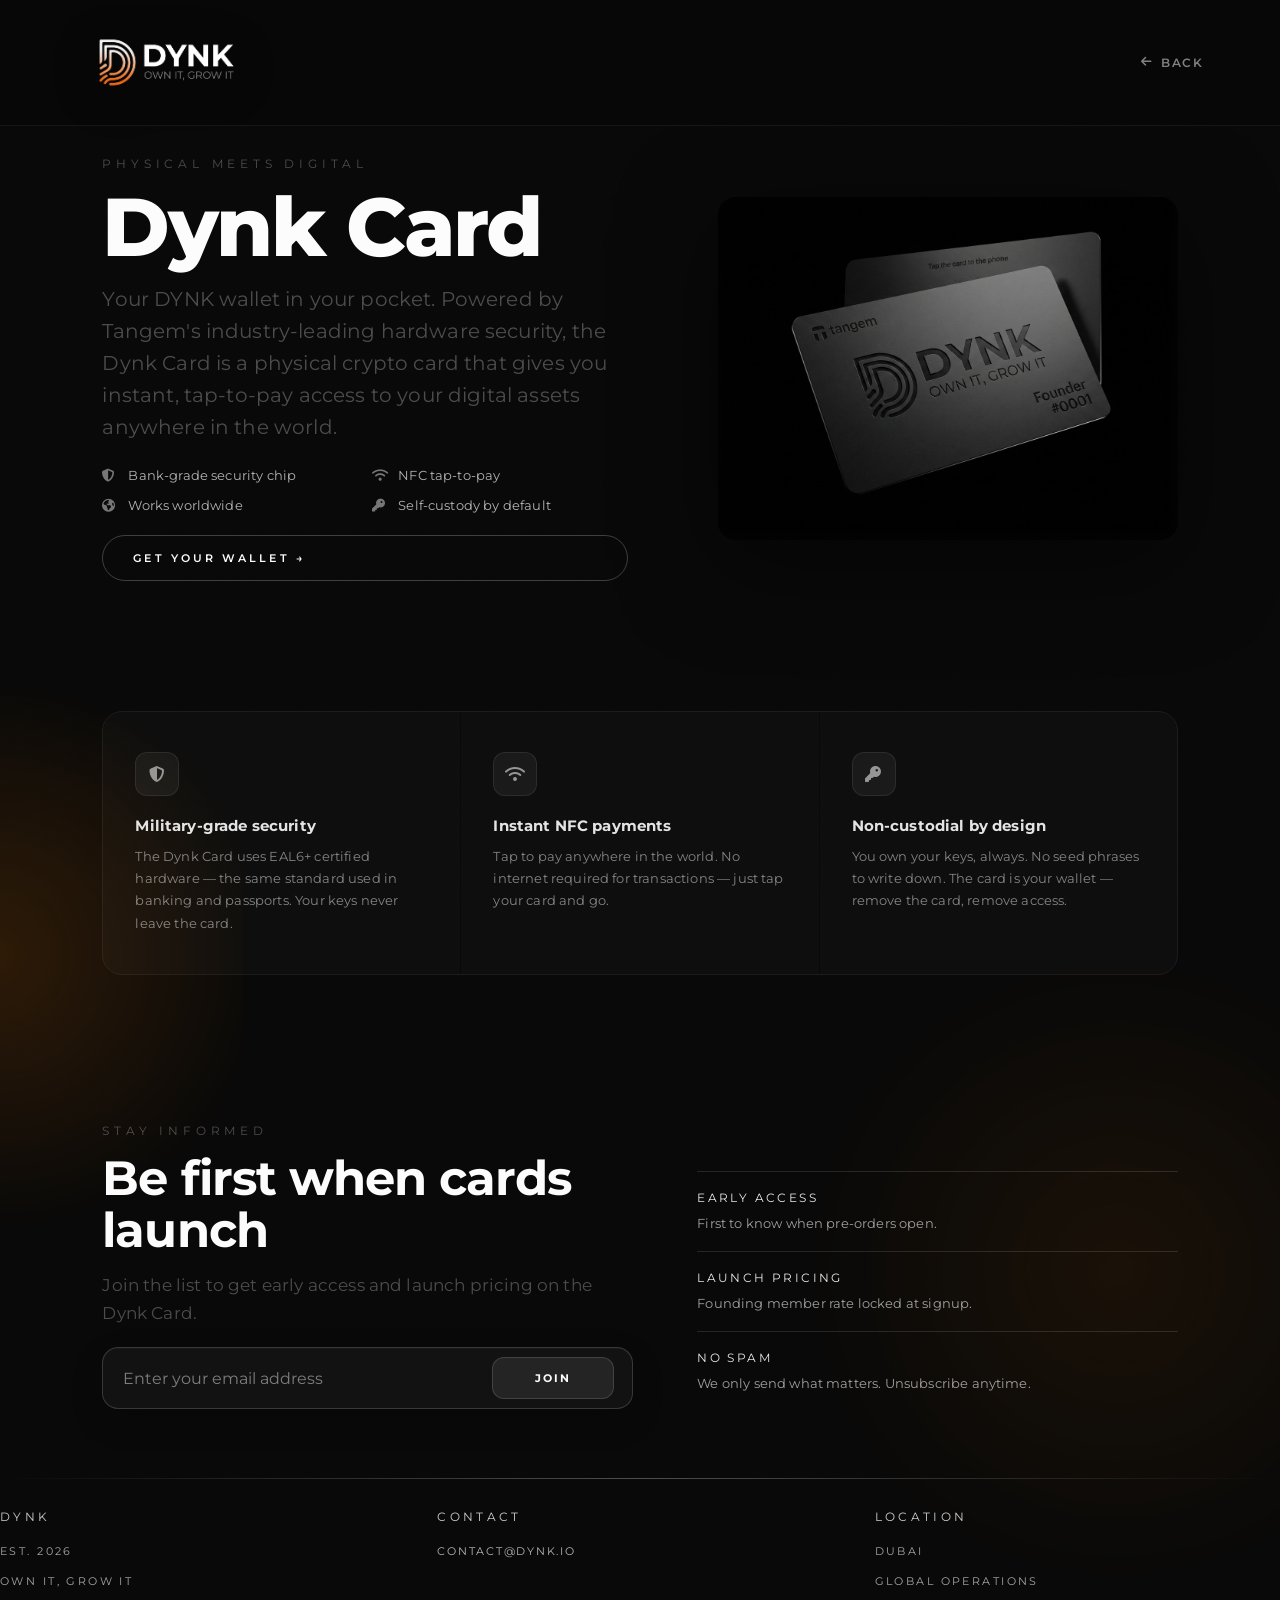
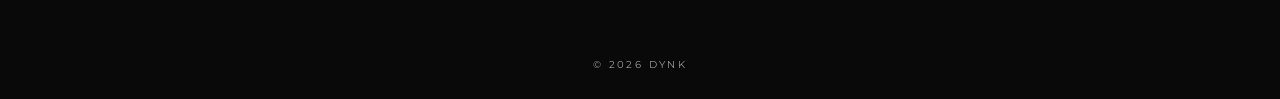
==== dynk-card.html @ f05b8c5d "Add dynk card page updates" ====
<!doctype html>
<html lang="en">
  <head>
    <meta charset="UTF-8" />
    <meta name="viewport" content="width=device-width, initial-scale=1.0" />
    <meta name="format-detection" content="telephone=no" />
    <title>Dynk Card — DYNK</title>
    <link rel="icon" type="image/png" href="media/images/icon.png" />
    <link rel="preconnect" href="https://fonts.googleapis.com" />
    <link rel="preconnect" href="https://fonts.gstatic.com" crossorigin />
    <link rel="stylesheet" href="https://cdnjs.cloudflare.com/ajax/libs/font-awesome/6.5.2/css/all.min.css" />
    <link href="https://fonts.googleapis.com/css2?family=Montserrat:wght@300;400;500;600;700;800&display=swap" rel="stylesheet" />
    <link rel="stylesheet" href="styles/base.css" />
    <link rel="stylesheet" href="styles/layout.css" />
    <link rel="stylesheet" href="styles/components.css" />
  </head>
  <body>

    <!-- AMBIENT: Grain texture overlays -->
    <div class="grain" aria-hidden="true"></div>
    <div class="grain pos2" aria-hidden="true"></div>

    <header class="reveal">
      <div class="logo">
        <a href="index.html">
          <img class="logo-img" src="media/images/DYNK.png" alt="DYNK logo" />
        </a>
      </div>
      <nav class="nav">
        <a href="index.html" style="display:flex;align-items:center;gap:8px;font-size:12px;letter-spacing:0.12em;text-transform:uppercase;font-weight:600;color:rgba(252,252,252,0.5);text-decoration:none;transition:color 0.2s;" onmouseover="this.style.color='rgba(252,252,252,0.9)'" onmouseout="this.style.color='rgba(252,252,252,0.5)'">
          <i class="fas fa-arrow-left" aria-hidden="true"></i> Back
        </a>
      </nav>
    </header>

    <main>

      <!-- HERO -->
      <section class="dynk-cards-section reveal delay-1">
        <div class="dynk-cards-inner">
          <div class="dynk-cards-copy">
            <div class="eyebrow">Physical meets digital</div>
            <h1 style="margin:0;font-size:clamp(40px,7vw,82px);font-weight:800;letter-spacing:-0.03em;line-height:1.03;">Dynk Card</h1>
            <p class="lead">Your DYNK wallet in your pocket. Powered by Tangem's industry-leading hardware security, the Dynk Card is a physical crypto card that gives you instant, tap-to-pay access to your digital assets anywhere in the world.</p>
            <div class="dynk-cards-features">
              <div class="dynk-card-feat">
                <i class="fas fa-shield-halved" aria-hidden="true"></i>
                <span>Bank-grade security chip</span>
              </div>
              <div class="dynk-card-feat">
                <i class="fas fa-wifi" aria-hidden="true"></i>
                <span>NFC tap-to-pay</span>
              </div>
              <div class="dynk-card-feat">
                <i class="fas fa-earth-americas" aria-hidden="true"></i>
                <span>Works worldwide</span>
              </div>
              <div class="dynk-card-feat">
                <i class="fas fa-key" aria-hidden="true"></i>
                <span>Self-custody by default</span>
              </div>
            </div>
            <a class="cta" href="founder-wallets.html" style="margin-top:8px;">Get Your Wallet →</a>
          </div>
          <div class="dynk-cards-visual">
            <img src="media/images/card.png" alt="Dynk Card" class="dynk-card-img" />
          </div>
        </div>
      </section>

      <!-- DETAIL CARDS -->
      <section class="reveal delay-2" style="max-width:1100px;margin:0 auto;width:100%;">
        <div style="display:grid;grid-template-columns:repeat(auto-fit,minmax(260px,1fr));gap:1px;border-radius:20px;overflow:hidden;border:1px solid rgba(252,252,252,0.08);">
          <div class="dynk-detail-card" style="padding:40px 32px;background:rgba(252,252,252,0.025);">
            <div style="width:44px;height:44px;border-radius:12px;background:rgba(252,252,252,0.05);border:1px solid rgba(252,252,252,0.08);display:flex;align-items:center;justify-content:center;color:rgba(252,252,252,0.55);font-size:16px;margin-bottom:20px;"><i class="fas fa-shield-halved"></i></div>
            <h3 style="margin:0 0 10px;font-size:15px;font-weight:700;letter-spacing:0.01em;color:rgba(252,252,252,0.9);">Military-grade security</h3>
            <p style="margin:0;font-size:13px;line-height:1.7;color:rgba(252,252,252,0.5);">The Dynk Card uses EAL6+ certified hardware — the same standard used in banking and passports. Your keys never leave the card.</p>
          </div>
          <div style="padding:40px 32px;background:rgba(252,252,252,0.025);">
            <div style="width:44px;height:44px;border-radius:12px;background:rgba(252,252,252,0.05);border:1px solid rgba(252,252,252,0.08);display:flex;align-items:center;justify-content:center;color:rgba(252,252,252,0.55);font-size:16px;margin-bottom:20px;"><i class="fas fa-wifi"></i></div>
            <h3 style="margin:0 0 10px;font-size:15px;font-weight:700;letter-spacing:0.01em;color:rgba(252,252,252,0.9);">Instant NFC payments</h3>
            <p style="margin:0;font-size:13px;line-height:1.7;color:rgba(252,252,252,0.5);">Tap to pay anywhere in the world. No internet required for transactions — just tap your card and go.</p>
          </div>
          <div style="padding:40px 32px;background:rgba(252,252,252,0.025);">
            <div style="width:44px;height:44px;border-radius:12px;background:rgba(252,252,252,0.05);border:1px solid rgba(252,252,252,0.08);display:flex;align-items:center;justify-content:center;color:rgba(252,252,252,0.55);font-size:16px;margin-bottom:20px;"><i class="fas fa-key"></i></div>
            <h3 style="margin:0 0 10px;font-size:15px;font-weight:700;letter-spacing:0.01em;color:rgba(252,252,252,0.9);">Non-custodial by design</h3>
            <p style="margin:0;font-size:13px;line-height:1.7;color:rgba(252,252,252,0.5);">You own your keys, always. No seed phrases to write down. The card is your wallet — remove the card, remove access.</p>
          </div>
        </div>
      </section>

      <!-- MAILING -->
      <section class="mailing-section reveal delay-3" aria-labelledby="cardMailingTitle">
        <div class="mailing-shell">
          <div class="mailing-copy">
            <div class="showcase-kicker">Stay informed</div>
            <h2 class="showcase-title" id="cardMailingTitle">Be first when cards launch</h2>
            <p class="mailing-sub">Join the list to get early access and launch pricing on the Dynk Card.</p>
            <form class="mailing-form" id="cardMailingForm">
              <label class="mailing-input-wrap" for="cardMailingEmail">
                <input
                  class="mailing-input"
                  id="cardMailingEmail"
                  name="email"
                  type="email"
                  placeholder="Enter your email address"
                  autocomplete="email"
                  required
                />
                <button class="mailing-submit" type="submit">Join</button>
                <span class="mailing-success-mark" aria-hidden="true">
                  <i class="fas fa-check"></i>
                </span>
              </label>
            </form>
            <p class="mailing-status" id="cardMailingStatus" aria-live="polite"></p>
          </div>
          <div class="mailing-cards" aria-hidden="true">
            <div class="mailing-panel">
              <div class="mailing-mini-grid">
                <div class="mailing-mini">
                  <span class="mailing-mini-value">Early access</span>
                  <p class="mailing-mini-copy">First to know when pre-orders open.</p>
                </div>
                <div class="mailing-mini">
                  <span class="mailing-mini-value">Launch pricing</span>
                  <p class="mailing-mini-copy">Founding member rate locked at signup.</p>
                </div>
                <div class="mailing-mini">
                  <span class="mailing-mini-value">No spam</span>
                  <p class="mailing-mini-copy">We only send what matters. Unsubscribe anytime.</p>
                </div>
              </div>
            </div>
          </div>
        </div>
      </section>

    </main>

    <div class="divider"></div>

    <footer>
      <div class="footer-col">
        <div class="footer-title">Dynk</div>
        <span>Est. 2026</span>
        <span>Own it, Grow it</span>
      </div>
      <div class="footer-col">
        <div class="footer-title">Contact</div>
        <a class="footer-link" href="mailto:contact@dynk.io">contact@dynk.io</a>
      </div>
      <div class="footer-col">
        <div class="footer-title">Location</div>
        <span>Dubai</span>
        <span>Global Operations</span>
      </div>
    </footer>
    <div class="footer-bottom">© 2026 Dynk</div>

    <!-- AMBIENT -->
    <div class="lux-glow" aria-hidden="true"></div>
    <div class="lux-glow pos2" aria-hidden="true"></div>

    <script>
      // Reveal on scroll
      const revealEls = document.querySelectorAll('.reveal');
      if (revealEls.length) {
        const observer = new IntersectionObserver(
          entries => entries.forEach(e => { if (e.isIntersecting) { e.target.classList.add('is-visible'); observer.unobserve(e.target); } }),
          { threshold: 0.08 }
        );
        revealEls.forEach(el => observer.observe(el));
      }

      // Mailing form
      const form = document.getElementById('cardMailingForm');
      const status = document.getElementById('cardMailingStatus');
      if (form && status) {
        form.addEventListener('submit', e => {
          e.preventDefault();
          if (!form.reportValidity()) return;
          form.querySelector('.mailing-input-wrap').classList.add('is-success');
          form.querySelector('.mailing-input').disabled = true;
          status.textContent = 'Thanks — you\'re on the list.';
        });
      }
    </script>
  </body>
</html>
---- styles/base.css ----
/* ============================================================
   BASE.CSS
   Reset, custom properties, typography, global utilities,
   keyframe animations, and scroll-reveal helpers.
   ============================================================ */


/* ── CUSTOM PROPERTIES ──────────────────────────────────────── */
:root {
  --ink:        rgba(5, 5, 5, 1);
  --paper:      rgba(252, 252, 252, 1);
  --veil:       rgba(252, 252, 252, 0.08);
  --mist:       rgba(252, 252, 252, 0.28);
  --glow:       rgba(252, 252, 252, 0.7);
  --pulse:      rgba(252, 252, 252, 0.45);
  --ember:      rgba(255, 128, 0, 0.18);
  --ember-soft: rgba(255, 128, 0, 0.08);
}


/* ── RESET ──────────────────────────────────────────────────── */
* {
  box-sizing: border-box;
}

img {
  max-width: 100%;
  height: auto;
}

html {
  scroll-behavior: smooth;
}

html,
body {
  margin: 0;
  font-family: "Montserrat", sans-serif;
  color: var(--paper);
  background: #090909;
  min-height: 100vh;
  letter-spacing: 0.01em;
  overflow-x: clip;
  -ms-overflow-style: none;
  scrollbar-width: none;
}

html::-webkit-scrollbar,
body::-webkit-scrollbar {
  width: 0;
  height: 0;
}


/* ── GRAIN OVERLAY ──────────────────────────────────────────── */
.grain {
  position: fixed;
  inset: 0;
  pointer-events: none;
  background-image: url("data:image/svg+xml,%3Csvg width='120' height='120' viewBox='0 0 120 120' xmlns='http://www.w3.org/2000/svg'%3E%3Cfilter id='n'%3E%3CfeTurbulence type='fractalNoise' baseFrequency='0.9' numOctaves='2' stitchTiles='stitch'/%3E%3C/filter%3E%3Crect width='120' height='120' filter='url(%23n)' opacity='0.05'/%3E%3C/svg%3E");
  mix-blend-mode: soft-light;
  z-index: 1;
}

.grain.pos2 {
  opacity: 0.6;
  transform: translateY(1000px);
}


/* ── GLOBAL UTILITIES ───────────────────────────────────────── */
.no-margin {
  margin: 0 !important;
  padding: 0 !important;
}


/* ── TYPOGRAPHY ─────────────────────────────────────────────── */
h1 {
  margin: 0;
  font-family: "Montserrat", sans-serif;
  font-size: clamp(40px, 7vw, 82px);
  font-weight: 700;
  line-height: 1.03;
  letter-spacing: -0.02em;
}

.eyebrow {
  font-size: 12px;
  text-transform: uppercase;
  letter-spacing: 0.4em;
  color: var(--mist);
}

.lead {
  max-width: 520px;
  font-size: clamp(16px, 2.2vw, 20px);
  line-height: 1.6;
  color: var(--mist);
}

p.lead {
  margin: 0;
}

/* Shared kicker / section label style */
.showcase-kicker {
  font-size: 12px;
  text-transform: uppercase;
  letter-spacing: 0.4em;
  color: var(--mist);
}

/* Shared large section heading */
.showcase-title {
  margin: 0;
  font-size: clamp(26px, 4vw, 48px);
  font-weight: 700;
  letter-spacing: -0.02em;
  line-height: 1.1;
}


/* ── REVEAL ON SCROLL ───────────────────────────────────────── */
.reveal {
  opacity: 0;
  transform: translateY(22px);
  transition: opacity 0.75s ease, transform 0.75s ease;
}

.reveal.is-visible {
  opacity: 1;
  transform: translateY(0);
}

.delay-1 { transition-delay: 0.1s;  }
.delay-2 { transition-delay: 0.2s;  }
.delay-3 { transition-delay: 0.32s; }
.delay-4 { transition-delay: 0.46s; }


/* ── KEYFRAME ANIMATIONS ────────────────────────────────────── */
@keyframes float {
  0%, 100% { transform: translateY(0px); }
  50%       { transform: translateY(-18px); }
}

@keyframes pulse {
  0%, 100% { opacity: 0.4; transform: translateY(0) rotate(20deg); }
  50%       { opacity: 0.7; transform: translateY(-8px) rotate(20deg); }
}

@keyframes ftbSpin {
  to { transform: rotate(360deg); }
}


/* ── RESPONSIVE: TYPOGRAPHY ─────────────────────────────────── */
@media (max-width: 520px) {
  h1 {
    font-size: clamp(30px, 10vw, 44px);
  }

  .eyebrow,
  .circle-sub,
  .showcase-kicker {
    letter-spacing: 0.24em;
  }
}
---- styles/layout.css ----
/* ============================================================
   LAYOUT.CSS
   Structural containers, section grids, spacing, header,
   footer, ambient decorations, and section-level breakpoints.
   ============================================================ */


/* ── HEADER ─────────────────────────────────────────────────── */
/* SECTION: HEADER */
header {
  position: sticky;
  top: 0;
  z-index: 20;
  display: flex;
  align-items: center;
  justify-content: space-between;
  padding: 24px clamp(24px, 6vw, 80px);
  background: rgba(8, 8, 8, 0.82);
  backdrop-filter: blur(24px);
  -webkit-backdrop-filter: blur(24px);
  border-bottom: 1px solid rgba(252, 252, 252, 0.06);
  transition: background 0.3s ease, border-color 0.3s ease;
}

.logo {
  display: flex;
  flex-direction: column;
  gap: 6px;
  font-family: "Montserrat", sans-serif;
  font-size: clamp(22px, 3.2vw, 32px);
  letter-spacing: 0.2em;
  text-transform: uppercase;
  font-weight: 800;
}

.logo-sub {
  font-size: 10px;
  letter-spacing: 0.22em;
  font-weight: 500;
  color: rgba(252, 252, 252, 0.64);
}

.logo-img {
  width: clamp(120px, 14vw, 180px);
  height: auto;
  display: block;
  filter: drop-shadow(0 10px 24px rgba(0, 0, 0, 0.4));
}

.nav {
  display: flex;
  gap: 24px;
  font-size: 12px;
  text-transform: uppercase;
  letter-spacing: 0.28em;
}

.nav span {
  opacity: 0.82;
}


/* ── MAIN CONTAINER ─────────────────────────────────────────── */
main {
  position: relative;
  z-index: 2;
  padding: 30px clamp(32px, 8vw, 140px) 0;
  display: grid;
  gap: 130px;
}


/* ── SECTION: HERO ──────────────────────────────────────────── */
.hero-wrap {
  display: grid;
  grid-template-columns: minmax(0, 1.2fr) minmax(0, 0.8fr);
  align-items: center;
  gap: clamp(32px, 8vw, 120px);
  min-height: 64vh;
}

.hero {
  display: grid;
  gap: 16px;
  max-width: 720px;
}


/* ── SECTION: SHOWCASE (NFT wallets) ────────────────────────── */
.showcase {
  display: grid;
  grid-template-columns: minmax(0, 0.8fr) minmax(0, 1.2fr);
  gap: clamp(32px, 8vw, 120px);
  align-items: center;
  padding: 80px 0 40px;
}

.showcase-copy {
  display: grid;
  gap: 14px;
  max-width: 520px;
}


/* ── SECTION: PROTOCOL CIRCLE ───────────────────────────────── */
.circle-section {
  position: relative;
  padding: 10px 0 40px;
  overflow: visible;
  display: grid;
  grid-template-columns: minmax(0, 1fr) minmax(0, 1.2fr);
  gap: clamp(32px, 8vw, 120px);
  align-items: center;
}

.circle-copy {
  display: grid;
  gap: 16px;
  max-width: 520px;
}


/* ── SECTION: AI AGENT ──────────────────────────────────────── */
.agent-section {
  display: grid;
  grid-template-columns: 1fr 1fr;
  gap: clamp(40px, 8vw, 100px);
  padding: 0;
  width: 100%;
  align-items: center;
}

.agent-section--static {
  padding: 0;
}

/* AI agent sticky-scroll wrapper (used when scroll-scrub is active) */
.agent-outer {
  position: relative;
  height: calc(100vh + 2000px);
}

.agent-sticky {
  position: sticky;
  top: 0;
  height: 100vh;
  display: flex;
  align-items: center;
  overflow: hidden;
}


/* ── SECTION: DYNK CARDS ────────────────────────────────────── */
.dynk-cards-section {
  padding: 0;
}

.dynk-cards-inner {
  display: flex;
  align-items: center;
  gap: clamp(40px, 7vw, 100px);
  max-width: 1100px;
  margin: 0 auto;
}

.dynk-cards-copy {
  flex: 1;
  display: grid;
  gap: 14px;
  align-content: start;
}

.dynk-cards-visual {
  flex: 0 0 auto;
  display: flex;
  align-items: center;
  justify-content: center;
}


/* ── SECTION: WEF CAROUSEL ──────────────────────────────────── */
.wef-section {
  position: relative;
  padding: clamp(80px, 12vh, 160px) clamp(24px, 6vw, 80px);
  overflow: hidden;
}

.wef-section::before {
  content: "";
  position: absolute;
  inset: 0;
  background: radial-gradient(ellipse 80% 60% at 50% 50%, rgba(252, 252, 252, 0.025), transparent 70%);
  pointer-events: none;
}

.wef-section::after {
  content: "";
  position: absolute;
  left: 10%;
  right: 10%;
  top: 0;
  height: 1px;
  background: linear-gradient(90deg, transparent, rgba(252, 252, 252, 0.18), transparent);
  pointer-events: none;
}

.wef-inner {
  max-width: 820px;
  margin: 0 auto;
  display: grid;
  gap: clamp(40px, 6vh, 72px);
  text-align: center;
}

.wef-header {
  display: grid;
  gap: 14px;
  justify-items: center;
}


/* ── SECTION: MAILING LIST ──────────────────────────────────── */
.mailing-section {
  position: relative;
  padding: 18px 0 8px;
}

.mailing-shell {
  max-width: 1180px;
  margin: 0 auto;
  display: grid;
  grid-template-columns: minmax(0, 1.05fr) minmax(0, 0.95fr);
  gap: clamp(28px, 5vw, 72px);
  align-items: stretch;
}


/* ── SECTION: FOUNDER BOARD ─────────────────────────────────── */
.board-section {
  display: grid;
  gap: 24px;
  padding: 0;
  position: relative;
}

.board-header {
  display: grid;
  gap: 12px;
  max-width: 560px;
}


/* ── SECTION: STICKY SHOWCASE SCROLL (optional scroll pattern) ── */
.showcase-scroll-outer {
  position: relative;
  height: calc(100vh + 1200px);
}

.showcase-scroll-sticky {
  position: sticky;
  top: 0;
  height: 100vh;
  display: flex;
  align-items: center;
}

.showcase-scroll-sticky .showcase {
  padding: clamp(20px, 4vw, 48px) 0;
  width: 100%;
}


/* ── DIVIDER ─────────────────────────────────────────────────── */
.divider {
  height: 1px;
  background: linear-gradient(90deg, transparent, var(--mist), transparent);
  margin: 28px 0 16px;
}


/* ── FOOTER ──────────────────────────────────────────────────── */
/* SECTION: FOOTER */
footer {
  display: grid;
  grid-template-columns: repeat(auto-fit, minmax(180px, 1fr));
  gap: 32px;
  align-items: start;
  padding: 14px 0 26px;
  text-transform: uppercase;
  font-size: 11px;
  letter-spacing: 0.22em;
  color: rgba(252, 252, 252, 0.64);
}

.footer-col {
  display: grid;
  gap: 16px;
}

.footer-title {
  font-size: 12px;
  letter-spacing: 0.28em;
  color: rgba(252, 252, 252, 0.8);
  margin-bottom: 4px;
}

.footer-link {
  color: rgba(252, 252, 252, 0.7);
  text-decoration: none;
  letter-spacing: 0.16em;
}

.footer-link:hover {
  color: var(--paper);
}

.footer-bottom {
  margin-top: 44px;
  padding-bottom: 28px;
  text-align: center;
  text-transform: uppercase;
  font-size: 10px;
  letter-spacing: 0.24em;
  color: rgba(252, 252, 252, 0.6);
}


/* ── AMBIENT DECORATIONS ─────────────────────────────────────── */
/* These are purely decorative positioned elements, not components */
.orbit1 {
  position: absolute;
  border-radius: 50%;
  border: 1px solid rgba(252, 252, 252, 0.15);
  box-shadow: inset 0 0 60px rgba(252, 252, 252, 0.08);
  right: -160px;
  top: 120px;
  width: 300px;
  height: 300px;
  opacity: 0.3;
}

.orbit1::after {
  content: "";
  position: absolute;
  inset: 40px;
  border-radius: 50%;
  border: 1px dashed rgba(252, 252, 252, 0.3);
}

.orbit1.pos1 {
  left: -160px;
  right: auto;
  top: 290%;
  width: 300px;
  height: 300px;
  opacity: 0.3;
}

.pulse {
  position: absolute;
  left: 30%;
  bottom: -55%;
  width: 160px;
  height: 160px;
  border-radius: 40px;
  background: linear-gradient(120deg, var(--veil), transparent);
  transform: rotate(20deg);
  animation: pulse 8s ease-in-out infinite;
}

.pulse.pos2 {
  left: auto;
  right: 10%;
  top: 305%;
  bottom: auto;
  width: 180px;
  height: 180px;
  border-radius: 32px;
  background: linear-gradient(120deg, rgba(252, 252, 252, 0.08), transparent);
  transform: rotate(-12deg);
  animation-duration: 10s;
}

.pulse.pos3 {
  /* Additional pulse decoration position */
}

.lux-glow {
  position: absolute;
  left: -20%;
  bottom: -45%;
  width: 500px;
  height: 700px;
  background: radial-gradient(circle, var(--ember), transparent 65%);
  filter: blur(2px);
  opacity: 0.85;
  pointer-events: none;
}

.lux-glow.pos1 {
  left: auto;
  right: -15%;
  top: 30%;
  bottom: auto;
  width: 600px;
  height: 600px;
  opacity: 0;
}

.lux-glow.pos2 {
  left: 60%;
  bottom: -80%;
  width: 700px;
  height: 700px;
  opacity: 0.4;
  filter: blur(6px);
}

.lux-sheen {
  position: absolute;
  right: 8%;
  bottom: 6%;
  width: 520px;
  height: 220px;
  background: linear-gradient(120deg, transparent, var(--ember-soft), transparent);
  transform: skewY(-6deg);
  pointer-events: none;
}

.lux-sheen.pos2 {
  left: 10%;
  right: auto;
  bottom: -95%;
  width: 420px;
  height: 160px;
  opacity: 0.6;
  transform: skewY(6deg);
}


/* ── RESPONSIVE: LAYOUT ──────────────────────────────────────── */
@media (max-width: 1100px) {
  main {
    padding: 15px clamp(24px, 6vw, 80px) 0;
  }

  .hero-wrap,
  .showcase,
  .circle-section {
    gap: clamp(28px, 6vw, 80px);
  }
}

@media (max-width: 900px) {
  header {
    padding: 28px clamp(20px, 5vw, 56px);
  }

  main {
    padding: 56px clamp(20px, 5vw, 56px) 0;
    gap: 80px;
  }

  .nav {
    letter-spacing: 0.2em;
  }

  .hero-wrap {
    grid-template-columns: 1fr;
    min-height: auto;
  }

  .showcase {
    grid-template-columns: 1fr;
  }

  .circle-section {
    grid-template-columns: 1fr;
  }

  .board-section {
    padding: 40px 0 0;
  }

  .board-header {
    max-width: 100%;
  }

  .agent-outer {
    height: calc(100vh + 1650px);
  }

  .agent-sticky {
    align-items: flex-start;
    padding: 28px 0;
    height: 100svh;
  }

  .agent-section {
    grid-template-columns: 1fr;
    gap: 24px;
    padding: 0;
    align-content: start;
    justify-items: center;
  }
}

@media (max-width: 860px) {
  .dynk-cards-inner {
    flex-direction: column-reverse;
    align-items: flex-start;
  }
}

@media (max-width: 700px) {
  header {
    flex-direction: column;
    gap: 16px;
    align-items: flex-start;
    padding: 20px 16px;
  }

  main {
    padding: 28px 16px 0;
    gap: 48px;
  }

  .nav {
    flex-wrap: wrap;
    gap: 10px;
    font-size: 11px;
    letter-spacing: 0.18em;
    max-width: 320px;
    display: none;
  }

  .hero-wrap {
    grid-template-columns: 1fr;
    gap: 24px;
    min-height: auto;
  }

  .showcase {
    padding: 24px 0 12px;
    gap: 20px;
  }

  .circle-section {
    grid-template-columns: 1fr;
    gap: 24px;
    padding: 8px 0 20px;
    justify-items: center;
  }

  .mailing-section {
    padding: 0 20px;
  }

  .mailing-shell {
    grid-template-columns: 1fr;
    gap: 24px;
  }

  .wef-section {
    padding: 56px 20px 48px;
  }

  .orbit1,
  .pulse,
  .lux-glow,
  .lux-sheen {
    display: none;
  }

  footer {
    grid-template-columns: repeat(2, minmax(0, 1fr));
    gap: 14px;
    font-size: 9px;
    letter-spacing: 0.18em;
  }

  .footer-title {
    font-size: 10px;
    letter-spacing: 0.2em;
  }

  .divider {
    margin: 18px 0 12px;
  }

  .showcase-scroll-outer {
    height: auto;
  }

  .showcase-scroll-sticky {
    position: relative;
    top: auto;
    height: auto;
    display: block;
  }

  .agent-outer {
    height: calc(100svh + 1500px);
  }

  .agent-sticky {
    padding: 22px 0;
  }
}

@media (max-width: 520px) {
  .nav {
    font-size: 10px;
    letter-spacing: 0.14em;
  }

  .agent-outer {
    height: calc(100svh + 1600px);
  }

  .agent-sticky {
    padding: 18px 0;
  }

  .agent-section {
    gap: 20px;
    padding: 0;
  }
}

@media (prefers-reduced-motion: reduce) {
  .showcase-scroll-outer {
    height: auto;
  }

  .showcase-scroll-sticky {
    position: relative;
    top: auto;
    height: auto;
    display: block;
  }

  .agent-outer {
    height: auto;
  }

  .agent-sticky {
    position: relative;
    height: auto;
    overflow: visible;
  }
}
---- styles/components.css ----
/* ============================================================
   COMPONENTS.CSS
   All reusable UI component styles: buttons, cards, nav,
   hero, modals, forms, carousel, board, accordion, etc.
   ============================================================ */


/* ── COMPONENT: SITE INTRO OVERLAY ─────────────────────────── */
.site-intro {
  position: fixed;
  inset: 0;
  z-index: 9999;
  background: #050505;
  display: flex;
  align-items: center;
  justify-content: center;
  pointer-events: all;
}

.site-intro.is-exiting {
  animation: siteIntroExit 0.75s cubic-bezier(0.4, 0, 1, 1) forwards;
  pointer-events: none;
}

@keyframes siteIntroExit {
  0%   { opacity: 1; transform: scale(1); }
  100% { opacity: 0; transform: scale(1.05); }
}

.site-intro-content {
  display: flex;
  flex-direction: column;
  align-items: center;
  text-align: center;
}

.site-intro-eyebrow {
  display: block;
  font-size: 11px;
  letter-spacing: 0.58em;
  text-transform: uppercase;
  color: rgba(252, 252, 252, 0.3);
  margin-bottom: 18px;
  opacity: 0;
  animation: introFadeUp 0.6s ease 0.25s both;
}

.site-intro-wordmark {
  width: clamp(280px, 55vw, 680px);
  height: auto;
  display: block;
  margin-bottom: 28px;
  filter: drop-shadow(0 0 60px rgba(252, 252, 252, 0.18));
  opacity: 0;
  animation: introSlam 0.6s cubic-bezier(0.22, 1, 0.36, 1) 0.6s both;
}

.site-intro-tag {
  display: block;
  font-size: 11px;
  letter-spacing: 0.46em;
  text-transform: uppercase;
  color: rgba(252, 252, 252, 0.28);
  margin-bottom: 44px;
  opacity: 0;
  animation: introFadeUp 0.5s ease 1.05s both;
}

.site-intro-bar {
  width: 100px;
  height: 1px;
  background: rgba(252, 252, 252, 0.08);
  overflow: hidden;
  opacity: 0;
  animation: introFadeUp 0.4s ease 1.2s both;
}

.site-intro-fill {
  height: 100%;
  width: 0%;
  background: rgba(252, 252, 252, 0.55);
  transition: width 1s cubic-bezier(0.22, 1, 0.36, 1);
}

.site-intro-fill.is-filling {
  width: 100%;
}

@keyframes introFadeUp {
  from { opacity: 0; transform: translateY(8px); }
  to   { opacity: 1; transform: translateY(0); }
}

@keyframes introSlam {
  from { opacity: 0; transform: scale(1.12); }
  to   { opacity: 1; transform: scale(1); }
}


/* ── COMPONENT: BUTTONS / CTA ───────────────────────────────── */
.cta {
  display: inline-flex;
  align-items: center;
  gap: 12px;
  padding: 15px 30px;
  border-radius: 999px;
  border: 1px solid rgba(252, 252, 252, 0.22);
  color: var(--paper);
  text-decoration: none;
  text-transform: uppercase;
  font-size: 11px;
  font-weight: 600;
  letter-spacing: 0.28em;
  transition:
    border-color 0.3s ease,
    box-shadow 0.3s ease,
    transform 0.3s ease,
    background 0.3s ease;
}

.cta:hover {
  border-color: rgba(252, 252, 252, 0.6);
  background: rgba(252, 252, 252, 0.04);
  box-shadow: 0 0 48px rgba(252, 252, 252, 0.12), 0 0 96px rgba(252, 252, 252, 0.04);
  transform: translateY(-2px);
}

.cta--sm {
  margin-top: 8px;
  font-size: 11px;
  padding: 11px 24px;
}


/* ── COMPONENT: STATS ───────────────────────────────────────── */
.stats {
  display: grid;
  grid-template-columns: repeat(auto-fit, minmax(160px, 1fr));
  gap: 22px;
  margin-top: 18px;
}

.stat {
  display: flex;
  flex-direction: column;
  gap: 6px;
  padding: 20px 24px;
  border-radius: 16px;
  background: rgba(252, 252, 252, 0.03);
  border: 1px solid rgba(252, 252, 252, 0.07);
  transition: border-color 0.3s ease, background 0.3s ease, box-shadow 0.3s ease, transform 0.3s ease;
}

.stat:hover {
  border-color: rgba(252, 252, 252, 0.15);
  background: rgba(252, 252, 252, 0.055);
  box-shadow: 0 8px 24px rgba(0, 0, 0, 0.25);
  transform: translateY(-1px);
}

.stat strong {
  display: block;
  font-size: clamp(24px, 3.8vw, 38px);
  font-weight: 700;
  letter-spacing: -0.02em;
  color: var(--paper);
  line-height: 1;
}

.stat span {
  font-size: 10px;
  text-transform: uppercase;
  letter-spacing: 0.2em;
  color: rgba(252, 252, 252, 0.45);
}


/* ── COMPONENT: HERO MEDIA ──────────────────────────────────── */
.hero-media {
  display: grid;
  place-items: center;
  position: relative;
}

.hero-media img {
  width: min(85%, 760px);
  max-height: 840px;
  object-fit: contain;
  filter: drop-shadow(0 48px 80px rgba(0, 0, 0, 0.6))
    drop-shadow(0 0 48px rgba(252, 252, 252, 0.09));
  animation: float 10s ease-in-out infinite;
}

.phone-media img {
  width: min(100%, 420px);
  max-height: 560px;
  filter: none;
}


/* ── COMPONENT: SIGNAL CARDS (available pattern) ────────────── */
.signal {
  display: grid;
  grid-template-columns: repeat(auto-fit, minmax(220px, 1fr));
  gap: 24px;
  padding: 40px 0;
}

.signal-card {
  padding: 26px 28px;
  border-radius: 18px;
  border: 1px solid rgba(252, 252, 252, 0.07);
  background: rgba(252, 252, 252, 0.03);
  backdrop-filter: blur(10px);
  transition: border-color 0.3s ease, transform 0.3s ease, box-shadow 0.3s ease;
}

.signal-card:hover {
  border-color: rgba(252, 252, 252, 0.14);
  transform: translateY(-2px);
}

.signal-card strong {
  display: block;
  font-size: 22px;
  letter-spacing: 0.1em;
}

.signal-card span {
  font-size: 11px;
  text-transform: uppercase;
  letter-spacing: 0.28em;
  color: var(--mist);
}


/* ── COMPONENT: FEATURE RAIL (available pattern) ────────────── */
.feature-rail {
  display: grid;
  gap: 28px;
  padding: 60px 0;
}

.feature-rail h2 {
  margin: 0;
  font-size: clamp(20px, 3vw, 32px);
  letter-spacing: 0.12em;
  text-transform: uppercase;
}

.feature-track {
  display: grid;
  grid-auto-flow: column;
  grid-auto-columns: minmax(240px, 1fr);
  gap: 20px;
  overflow-x: auto;
  padding-bottom: 8px;
  scroll-snap-type: x mandatory;
}

.feature-track::-webkit-scrollbar {
  height: 6px;
}

.feature-track::-webkit-scrollbar-thumb {
  background: rgba(252, 252, 252, 0.2);
  border-radius: 999px;
}

.feature-card {
  scroll-snap-align: start;
  padding: 26px;
  border-radius: 20px;
  border: 1px solid rgba(252, 252, 252, 0.12);
  background: linear-gradient(140deg, rgba(252, 252, 252, 0.08), rgba(252, 252, 252, 0.02));
}

.feature-card h3 {
  margin: 0 0 10px;
  font-size: 18px;
  font-weight: 600;
}

.feature-card p {
  margin: 0;
  color: var(--mist);
  line-height: 1.6;
}


/* ── COMPONENT: NFT ACCORDION ───────────────────────────────── */
.nft-accordion {
  display: grid;
  gap: 10px;
  margin-top: 8px;
}

.nft-item {
  border-radius: 16px;
  border: 1px solid rgba(252, 252, 252, 0.08);
  background: rgba(252, 252, 252, 0.02);
  overflow: hidden;
  transition: border-color 0.3s, background 0.3s, box-shadow 0.3s;
}

.nft-item.is-open {
  border-color: rgba(252, 252, 252, 0.22);
  background: linear-gradient(150deg, rgba(252, 252, 252, 0.07), rgba(252, 252, 252, 0.02));
  box-shadow: 0 8px 32px rgba(0, 0, 0, 0.25);
}

.nft-toggle {
  width: 100%;
  background: none;
  border: none;
  cursor: pointer;
  padding: 18px 22px;
  display: flex;
  align-items: center;
  justify-content: space-between;
  gap: 12px;
  color: inherit;
  font-family: inherit;
  text-align: left;
}

.nft-toggle-inner {
  display: flex;
  align-items: center;
  gap: 12px;
}

.nft-toggle h3 {
  margin: 0;
  font-size: 14px;
  font-weight: 700;
  letter-spacing: 0.08em;
  text-transform: uppercase;
  color: rgba(252, 252, 252, 0.5);
  transition: color 0.25s;
}

.nft-item.is-open .nft-toggle h3 {
  color: rgba(252, 252, 252, 0.92);
}

.nft-chevron {
  color: rgba(252, 252, 252, 0.35);
  font-size: 12px;
  transition: transform 0.3s ease, color 0.25s;
  flex-shrink: 0;
}

.nft-item.is-open .nft-chevron {
  transform: rotate(180deg);
  color: rgba(252, 252, 252, 0.65);
}

.nft-panel {
  overflow: hidden;
  max-height: 0;
  opacity: 0;
  padding: 0 22px;
  transition: max-height 0.35s ease, opacity 0.3s ease, padding 0.3s ease;
}

.nft-panel[aria-hidden="false"] {
  max-height: 300px;
  opacity: 1;
  padding: 0 22px 18px;
}

.nft-panel p {
  margin: 0;
  font-size: 14px;
  line-height: 1.65;
  color: rgba(252, 252, 252, 0.64);
}


/* ── COMPONENT: PROTOCOL CIRCLE ─────────────────────────────── */
.circle-sub {
  font-size: 13px;
  text-transform: uppercase;
  letter-spacing: 0.4em;
  color: var(--mist);
}

.circle-title {
  margin: 0;
  font-size: clamp(24px, 4vw, 46px);
  font-weight: 700;
  letter-spacing: -0.02em;
}

.circle-list {
  display: none;
  gap: 16px;
  margin-top: 8px;
}

.circle-card {
  padding: 18px 20px;
  border-radius: 18px;
  border: 1px solid rgba(252, 252, 252, 0.14);
  background: linear-gradient(150deg, rgba(252, 252, 252, 0.08), rgba(252, 252, 252, 0.02));
  box-shadow: 0 18px 40px rgba(0, 0, 0, 0.35);
}

.circle-card h3 {
  margin: 0 0 10px;
  font-size: 14px;
  letter-spacing: 0.2em;
  text-transform: uppercase;
}

.circle-card p {
  margin: 0;
  font-size: 14px;
  line-height: 1.6;
  color: var(--mist);
}

.circle-mobile-hint {
  display: none;
  margin: 12px auto 0;
  text-align: center;
  font-size: 10px;
  letter-spacing: 0.18em;
  text-transform: uppercase;
  color: var(--mist);
}

.circle-shell {
  position: relative;
  --radius: clamp(210px, 35vw, 320px);
  --item: clamp(110px, 14vw, 150px);
  --icon: clamp(72px, 10vw, 100px);
  width: calc((var(--radius) * 2) + var(--item));
  height: calc((var(--radius) * 2) + var(--item));
  margin: 0 auto 0 0;
  justify-self: end;
  transform: translateX(-128px);
}

.circle-shell .orbit {
  position: absolute;
  inset: 18%;
  opacity: 0.4;
  border-radius: 50%;
  border: 1px solid rgba(252, 252, 252, 0.14);
  box-shadow: inset 0 0 60px rgba(252, 252, 252, 0.06);
  pointer-events: none;
}

.circle-ring {
  position: absolute;
  top: 50%;
  left: 50%;
  width: calc(var(--radius) * 2);
  height: calc(var(--radius) * 2);
  transform: translate(-50%, -52%);
  border-radius: 50%;
  border: 1px solid rgba(252, 252, 252, 0.2);
  box-shadow: 0 0 60px rgba(252, 252, 252, 0.06);
  pointer-events: none;
}

.circle-center {
  position: absolute;
  top: 50%;
  left: 50%;
  transform: translate(-50%, -50%);
  pointer-events: none;
}

.circle-center img {
  width: min(400px, 56vw);
  border-radius: 0;
  display: block;
}

/* Coin flip card */
.circle-flip {
  position: relative;
  width: min(640px, 96vw);
  height: min(640px, 96vw);
  transform-style: preserve-3d;
  transition: transform 0.7s ease;
}

.circle-flip.is-flipped {
  transform: rotateY(180deg);
}

.circle-face {
  position: absolute;
  inset: 0;
  display: grid;
  place-items: center;
  backface-visibility: hidden;
}

.circle-face img {
  width: 100%;
  height: 100%;
  object-fit: contain;
}

/* Constrain the front coin image — back face fills the full card */
.circle-face.front img {
  width: min(400px, 56vw);
  height: auto;
}

.circle-face.back {
  transform: rotateY(180deg);
}

.circle-back {
  display: grid;
  place-items: center;
  width: min(390px, 74%);
  height: min(330px, 62%);
  padding: 28px;
  text-align: left;
  border-radius: 22px;
  overflow: hidden;
  border: 1px solid rgba(252, 252, 252, 0.1);
  background: rgba(12, 12, 12, 0.97);
  backdrop-filter: blur(10px);
  box-shadow: 0 12px 32px rgba(0, 0, 0, 0.5);
  transform: translateY(-10px);
  position: relative;
}

.circle-back::after {
  content: none;
}

.circle-back-inner {
  width: 100%;
  height: 100%;
  border-radius: 0;
  display: grid;
  align-content: center;
  gap: 12px;
  padding: 0;
  border: none;
  background: transparent;
  position: relative;
  z-index: 1;
}

.circle-back-inner > * {
  position: relative;
  z-index: 1;
}

.circle-back h3 {
  margin: 0;
  font-size: 16px;
  letter-spacing: 0.2em;
  text-transform: uppercase;
}

.circle-back p {
  margin: 0;
  font-size: 14px;
  color: var(--mist);
  line-height: 1.6;
}

/* Circle orbit items */
.circle-item {
  position: absolute;
  top: 50%;
  left: 50%;
  width: var(--item);
  transform: translate(-50%, -50%) rotate(calc(36deg * var(--i)))
    translateY(calc(var(--radius) * -1)) rotate(calc(-36deg * var(--i)));
  text-align: center;
  cursor: pointer;
  touch-action: manipulation;
  transition: transform 0.3s ease, opacity 0.3s ease;
}

.circle-item:hover {
  transform: translate(-50%, -50%) rotate(calc(36deg * var(--i)))
    translateY(calc(var(--radius) * -1)) rotate(calc(-36deg * var(--i)))
    scale(1.08);
}

.circle-icon {
  width: var(--icon);
  height: var(--icon);
  margin: 0 auto 1rem;
  background: linear-gradient(145deg, #212320, #050505);
  border-radius: 50%;
  display: flex;
  align-items: center;
  justify-content: center;
  box-shadow: 0 12px 28px rgba(0, 0, 0, 0.45);
  border: 1px solid rgba(252, 252, 252, 0.2);
  transition: border-color 0.25s ease, box-shadow 0.25s ease, transform 0.25s ease;
}

.circle-icon i {
  font-size: calc(var(--icon) * 0.22);
  color: rgba(252, 252, 252, 0.9);
}

.circle-item:hover .circle-icon {
  border-color: rgba(252, 252, 252, 0.9);
  border-width: 2px;
  box-shadow: 0 18px 36px rgba(0, 0, 0, 0.5), 0 0 24px rgba(252, 252, 252, 0.18);
  transform: translateY(-2px) scale(1.03);
}

.circle-label {
  font-weight: 600;
  font-size: 0.78rem;
  letter-spacing: 0.18em;
  text-transform: uppercase;
  color: var(--paper);
  opacity: 0.8;
}

/* Shared quote style used in circle back and modals */
.circle-quote {
  margin: 4px 0 0;
  padding-left: 14px;
  border-left: 1px solid rgba(252, 252, 252, 0.24);
  font-size: 13px;
  line-height: 1.6;
  color: rgba(252, 252, 252, 0.86);
}

.circle-quote-meta {
  font-size: 10px;
  letter-spacing: 0.24em;
  text-transform: uppercase;
  color: var(--mist);
}


/* ── COMPONENT: SCROLL CARDS ────────────────────────────────── */
.scroll-cards {
  display: grid;
  gap: 10px;
  margin-top: 22px;
}

.scroll-card {
  border-radius: 16px;
  border: 1px solid rgba(252, 252, 252, 0.1);
  padding: 18px 22px;
  background: rgba(252, 252, 252, 0.02);
  transition:
    border-color 0.55s cubic-bezier(0.22, 1, 0.36, 1),
    background 0.55s ease,
    box-shadow 0.55s ease;
  overflow: hidden;
}

.scroll-card-header {
  display: flex;
  align-items: center;
  justify-content: space-between;
  gap: 12px;
}

.scroll-card h3 {
  margin: 0;
  font-size: 13px;
  letter-spacing: 0.22em;
  text-transform: uppercase;
  font-weight: 600;
  color: rgba(252, 252, 252, 0.45);
  transition: color 0.5s ease;
}

.scroll-card-tag {
  font-size: 11px;
  letter-spacing: 0.2em;
  text-transform: uppercase;
  color: rgba(252, 252, 252, 0.3);
  transition: color 0.5s ease;
  flex-shrink: 0;
}

.scroll-card-body {
  font-size: 14px;
  line-height: 1.65;
  color: rgba(252, 252, 252, 0.74);
  max-height: 0;
  overflow: hidden;
  opacity: 0;
  margin-top: 0;
  transition:
    max-height 0.6s cubic-bezier(0.22, 1, 0.36, 1),
    opacity 0.45s ease,
    margin-top 0.6s cubic-bezier(0.22, 1, 0.36, 1);
}

.scroll-card.is-scroll-active {
  border-color: rgba(252, 252, 252, 0.28);
  background: linear-gradient(150deg, rgba(252, 252, 252, 0.08), rgba(252, 252, 252, 0.02));
  box-shadow: 0 16px 40px rgba(0, 0, 0, 0.35);
}

.scroll-card.is-scroll-active h3 {
  color: rgba(252, 252, 252, 0.92);
}

.scroll-card.is-scroll-active .scroll-card-tag {
  color: rgba(252, 252, 252, 0.6);
}

.scroll-card.is-scroll-active .scroll-card-body {
  max-height: 200px;
  opacity: 1;
  margin-top: 14px;
}

/* Showcase accordion (legacy scroll-card variant) */
.showcase-grid {
  display: grid;
  gap: 12px;
}

.showcase-accordion {
  display: grid;
  gap: 12px;
}

.showcase-accordion.is-measuring .showcase-panel,
.showcase-accordion.is-measuring .showcase-toggle i,
.showcase-accordion.is-measuring .showcase-item {
  transition: none !important;
}

.showcase-item {
  position: relative;
  border-radius: 999px;
  border: 1px solid rgba(252, 252, 252, 0.12);
  background: #0b0b0b;
  overflow: visible;
  transition: border-color 0.35s ease, box-shadow 0.35s ease, background 0.35s ease;
}

.showcase-toggle {
  width: 100%;
  display: flex;
  align-items: center;
  justify-content: space-between;
  gap: 12px;
  padding: 0 12px 0 24px;
  padding-right: 32px;
  background: transparent;
  border: none;
  color: rgba(252, 252, 252, 0.92);
  text-transform: uppercase;
  font-size: 12px;
  letter-spacing: 0.2em;
  cursor: pointer;
  min-height: 38px;
  position: relative;
}

.showcase-item:not(.is-open) .showcase-toggle {
  min-height: 38px;
  padding-top: 0;
  padding-bottom: 0;
  transform: translateY(0);
}

.showcase-toggle span {
  margin-left: auto;
  color: rgba(252, 252, 252, 0.74);
}

.showcase-toggle i {
  color: rgba(252, 252, 252, 0.6);
  font-size: 0.9em;
  transition: transform 0.35s ease, color 0.35s ease;
  position: absolute;
  right: 16px;
  top: 50%;
  transform: translateY(-50%);
}

.showcase-item.is-open {
  border-radius: 18px;
  border-color: rgba(252, 252, 252, 0.28);
  background: #111111;
  box-shadow: 0 18px 40px rgba(0, 0, 0, 0.35);
}

.showcase-item.is-open .showcase-toggle i {
  transform: translateY(-50%) rotate(180deg);
  color: rgba(252, 252, 252, 0.85);
}

.showcase-panel {
  display: grid;
  gap: 10px;
  margin-top: 0;
  padding: 0 10px;
  color: rgba(252, 252, 252, 0.86);
  font-size: 13px;
  line-height: 1.6;
  text-transform: none;
  letter-spacing: 0.02em;
  border-radius: 16px;
  border: 0 solid rgba(252, 252, 252, 0.18);
  background: #0b0b0b;
  box-shadow: 0 18px 40px rgba(0, 0, 0, 0.35);
  max-height: 0;
  opacity: 0;
  transform: translateY(-4px);
  overflow: hidden;
  transition:
    max-height 0.35s ease,
    opacity 0.2s ease,
    transform 0.35s ease,
    padding 0.35s ease,
    margin 0.35s ease,
    border-width 0.35s ease;
}

.showcase-item.is-open .showcase-panel {
  margin-top: 10px;
  padding: 8px 12px 10px;
  border-width: 1px;
  max-height: var(--panel-height, 240px);
  opacity: 1;
  transform: translateY(0);
}

.showcase-modal-trigger {
  display: none;
  justify-content: center;
  text-align: center;
  cursor: pointer;
  border: 1px solid rgba(252, 252, 252, 0.2);
  background: rgba(8, 8, 8, 0.7);
}


/* ── COMPONENT: AI AGENT ────────────────────────────────────── */
.agent-video-col {
  display: flex;
  justify-content: center;
  align-items: center;
}

.agent-video-wrap {
  position: relative;
  width: min(100%, 360px);
  aspect-ratio: 9 / 16;
  max-height: 78vh;
  border-radius: 0;
  overflow: hidden;
  background: transparent;
  border: none;
  box-shadow: none;
}

.agent-video-wrap canvas {
  position: absolute;
  inset: 0;
  width: 100%;
  height: 100%;
  display: block;
  object-fit: cover;
}

.agent-video-wrap video {
  display: none;
}

.agent-video-grad {
  position: absolute;
  inset: 0;
  background: linear-gradient(to bottom, transparent 55%, rgba(9, 9, 9, 0.45));
  pointer-events: none;
}

.agent-copy-col {
  position: relative;
  min-height: 380px;
}

.agent-phase {
  position: absolute;
  top: 50%;
  transform: translateY(-50%);
  left: 0;
  right: 0;
  display: grid;
  gap: 22px;
  transition: opacity 0.55s ease, transform 0.6s cubic-bezier(0.22, 1, 0.36, 1);
}

.agent-phase.is-hidden {
  opacity: 0;
  transform: translateY(calc(-50% + 28px));
  pointer-events: none;
}

.agent-feat-list {
  list-style: none;
  padding: 0;
  margin: 0;
  display: grid;
  gap: 12px;
}

.agent-feat-list li {
  display: flex;
  align-items: center;
  gap: 14px;
  font-size: 14px;
  letter-spacing: 0.04em;
  line-height: 1.5;
  color: rgba(252, 252, 252, 0.65);
}

.agent-feat-icon {
  width: 32px;
  height: 32px;
  border-radius: 9px;
  background: rgba(252, 252, 252, 0.05);
  border: 1px solid rgba(252, 252, 252, 0.09);
  display: grid;
  place-items: center;
  font-size: 11px;
  flex-shrink: 0;
  color: rgba(252, 252, 252, 0.55);
}

.agent-highlight {
  color: rgba(252, 252, 252, 0.9);
  font-style: italic;
  font-weight: 500;
}

.agent-scrub-bar {
  position: absolute;
  bottom: -28px;
  left: 0;
  right: 0;
  height: 2px;
  background: transparent;
  border-radius: 999px;
  overflow: hidden;
}

.agent-scrub-fill {
  height: 100%;
  width: 0%;
  background: linear-gradient(90deg, rgba(252, 252, 252, 0.35), rgba(252, 252, 252, 0.65));
  border-radius: 999px;
  transition: width 0.08s linear;
}

/* Static (non-scroll) agent variant */
.agent-static-img {
  position: relative;
  width: 100%;
  height: auto;
  object-fit: contain;
  border-radius: 20px;
  filter: drop-shadow(0 32px 64px rgba(0, 0, 0, 0.55));
}

/* When using a static image, the wrap should size naturally */
.agent-section--static .agent-video-wrap {
  aspect-ratio: unset;
  height: auto;
  max-height: none;
  overflow: visible;
  background: transparent;
  border-radius: 0;
}

.agent-copy-col--static {
  position: static;
  min-height: auto;
}

.agent-copy-col--static .agent-phase {
  position: static;
  transform: none;
  opacity: 1;
}

.agent-phase--lower {
  margin-top: 40px;
  padding-top: 40px;
  border-top: 1px solid rgba(252, 252, 252, 0.07);
}


/* ── COMPONENT: DYNK CARDS ──────────────────────────────────── */
.dynk-cards-features {
  display: grid;
  grid-template-columns: 1fr 1fr;
  gap: 14px;
  margin-top: 10px;
}

.dynk-card-feat {
  display: flex;
  align-items: center;
  gap: 10px;
  font-size: 13px;
  color: rgba(252, 252, 252, 0.7);
}

.dynk-card-feat i {
  color: rgba(252, 252, 252, 0.45);
  width: 16px;
  flex-shrink: 0;
}

.dynk-card-img {
  width: clamp(300px, 38vw, 460px);
  height: auto;
  border-radius: 18px;
  filter: drop-shadow(0 24px 48px rgba(0, 0, 0, 0.5));
  transition: transform 0.4s ease, filter 0.4s ease;
}

.dynk-card-img:hover {
  transform: translateY(-6px) rotate(-1deg);
  filter: drop-shadow(0 32px 64px rgba(0, 0, 0, 0.6));
}

/* 3D card face (decorative variant) */
.dynk-card-3d {
  width: 290px;
  height: 182px;
  perspective: 1000px;
}

.dynk-card-face {
  width: 100%;
  height: 100%;
  background: linear-gradient(135deg, #111827 0%, #1e2a45 60%, #0d2240 100%);
  border-radius: 18px;
  border: 1px solid rgba(252, 252, 252, 0.12);
  position: relative;
  overflow: hidden;
  box-shadow: 0 24px 64px rgba(0, 0, 0, 0.6), 0 0 40px rgba(255, 255, 255, 0.04);
  transition: transform 0.4s ease, box-shadow 0.4s ease;
}

.dynk-card-face::before {
  content: "";
  position: absolute;
  inset: 0;
  background: linear-gradient(135deg, rgba(255, 255, 255, 0.1) 0%, transparent 55%);
  pointer-events: none;
}

.dynk-card-3d:hover .dynk-card-face {
  transform: rotateY(-10deg) rotateX(5deg) translateY(-4px);
  box-shadow: 0 32px 80px rgba(0, 0, 0, 0.7), 0 0 50px rgba(255, 255, 255, 0.06);
}

.dynk-card-logo {
  position: absolute;
  top: 18px;
  left: 20px;
}

.dynk-card-logo img {
  width: 72px;
  filter: brightness(10) saturate(0);
  opacity: 0.9;
}

.dynk-card-chip {
  width: 34px;
  height: 26px;
  background: linear-gradient(135deg, #c8a84b, #e8c568, #a5803e);
  border-radius: 5px;
  position: absolute;
  bottom: 46px;
  left: 20px;
  box-shadow: 0 2px 8px rgba(0, 0, 0, 0.4);
}

.dynk-card-chip::after {
  content: "";
  position: absolute;
  inset: 4px;
  border: 1px solid rgba(255, 255, 255, 0.25);
  border-radius: 2px;
}

.dynk-card-nfc {
  position: absolute;
  bottom: 18px;
  right: 18px;
  color: rgba(252, 252, 252, 0.4);
  font-size: 18px;
  transform: rotate(90deg);
}


/* ── COMPONENT: WEF CAROUSEL ────────────────────────────────── */
.wef-badge {
  display: inline-flex;
  align-items: center;
  gap: 8px;
  padding: 7px 16px;
  border: 1px solid rgba(252, 252, 252, 0.12);
  border-radius: 999px;
  font-size: 10px;
  letter-spacing: 0.24em;
  text-transform: uppercase;
  color: var(--mist);
  background: rgba(252, 252, 252, 0.04);
}

.wef-title {
  margin: 0;
  font-size: clamp(32px, 6vw, 68px);
  font-weight: 700;
  letter-spacing: -0.02em;
  line-height: 1.03;
}

.wef-sub {
  margin: 0 auto;
  font-size: clamp(14px, 1.6vw, 17px);
  color: var(--mist);
  max-width: 560px;
  line-height: 1.7;
}

.wef-stage {
  display: flex;
  align-items: center;
  gap: 16px;
}

.wef-quote-frame {
  flex: 1;
  min-height: 240px;
  padding: clamp(28px, 4vw, 52px);
  border-radius: 24px;
  border: 1px solid rgba(252, 252, 252, 0.07);
  background: linear-gradient(160deg, rgba(252, 252, 252, 0.04), rgba(252, 252, 252, 0.01));
  position: relative;
  overflow: hidden;
  display: flex;
  flex-direction: column;
  justify-content: center;
  gap: 20px;
  transition: opacity 0.3s ease;
}

.wef-quote-frame::before {
  content: "";
  position: absolute;
  inset: 0;
  background: radial-gradient(ellipse 70% 50% at 50% 0%, rgba(252, 252, 252, 0.03), transparent);
  pointer-events: none;
}

.wef-quote-frame.is-fading {
  opacity: 0;
}

.wef-deco-quote {
  font-size: 160px;
  line-height: 0.5;
  color: rgba(252, 252, 252, 0.05);
  font-family: Georgia, "Times New Roman", serif;
  position: absolute;
  top: 28px;
  left: 28px;
  pointer-events: none;
  user-select: none;
}

.wef-quote-text {
  margin: 0;
  font-size: clamp(16px, 2.4vw, 22px);
  line-height: 1.65;
  font-weight: 400;
  color: rgba(252, 252, 252, 0.88);
  font-style: italic;
  position: relative;
  z-index: 1;
}

.wef-quote-author {
  font-size: 11px;
  letter-spacing: 0.28em;
  text-transform: uppercase;
  color: var(--mist);
  position: relative;
  z-index: 1;
}

.wef-btn {
  width: 48px;
  height: 48px;
  border-radius: 999px;
  border: 1px solid rgba(252, 252, 252, 0.12);
  background: rgba(10, 10, 10, 0.7);
  color: var(--paper);
  cursor: pointer;
  display: grid;
  place-items: center;
  font-size: 13px;
  flex-shrink: 0;
  transition: border-color 0.3s ease, box-shadow 0.3s ease, transform 0.3s ease;
  backdrop-filter: blur(8px);
  -webkit-backdrop-filter: blur(8px);
}

.wef-btn:hover {
  border-color: rgba(252, 252, 252, 0.36);
  box-shadow: 0 0 24px rgba(252, 252, 252, 0.08);
  transform: scale(1.06);
}

.wef-dots {
  display: flex;
  justify-content: center;
  gap: 8px;
  flex-wrap: wrap;
}

.wef-dot {
  width: 6px;
  height: 6px;
  border-radius: 999px;
  background: rgba(252, 252, 252, 0.18);
  border: none;
  padding: 0;
  cursor: pointer;
  transition: background 0.3s ease, width 0.3s ease;
}

.wef-dot.is-active {
  background: rgba(252, 252, 252, 0.75);
  width: 20px;
}


/* ── COMPONENT: MAILING FORM ────────────────────────────────── */
.mailing-cards {
  position: relative;
  display: grid;
  gap: 24px;
  align-content: center;
  min-height: 100%;
}

.mailing-panel {
  display: grid;
  gap: 18px;
}

.mailing-mini-grid {
  display: grid;
  grid-template-columns: 1fr;
  gap: 18px;
}

.mailing-mini {
  padding-top: 18px;
  border-top: 1px solid rgba(252, 252, 252, 0.12);
}

.mailing-mini-value {
  display: block;
  margin-bottom: 8px;
  font-size: 12px;
  letter-spacing: 0.2em;
  text-transform: uppercase;
  color: rgba(252, 252, 252, 0.92);
}

.mailing-mini-copy {
  margin: 0;
  font-size: 13px;
  line-height: 1.55;
  color: rgba(252, 252, 252, 0.62);
}

.mailing-copy {
  display: grid;
  gap: 14px;
  align-content: center;
  justify-items: start;
  text-align: left;
}

.mailing-copy .showcase-kicker {
  margin-bottom: 0;
}

.mailing-copy .showcase-title {
  margin: 0;
  max-width: 640px;
}

.mailing-sub {
  margin: 0;
  max-width: 500px;
  font-size: clamp(14px, 1.7vw, 17px);
  line-height: 1.65;
  color: var(--mist);
}

.mailing-form {
  width: 100%;
  max-width: 560px;
  margin-top: 6px;
}

.mailing-input-wrap {
  position: relative;
  display: flex;
  align-items: center;
  gap: 12px;
  min-height: 62px;
  padding: 0 18px;
  border: 1px solid rgba(252, 252, 252, 0.16);
  border-radius: 16px;
  background: rgba(252, 252, 252, 0.04);
  box-shadow:
    inset 0 1px 0 rgba(255, 255, 255, 0.03),
    0 12px 32px rgba(0, 0, 0, 0.18);
  transition:
    border-color 0.3s ease,
    background 0.3s ease,
    box-shadow 0.3s ease;
}

.mailing-input-wrap:focus-within {
  border-color: rgba(252, 252, 252, 0.3);
  background: rgba(252, 252, 252, 0.06);
  box-shadow:
    inset 0 1px 0 rgba(255, 255, 255, 0.05),
    0 16px 36px rgba(0, 0, 0, 0.22);
}

.mailing-input-wrap.is-success {
  border-color: rgba(252, 252, 252, 0.22);
  background: rgba(252, 252, 252, 0.08);
}

.mailing-input-wrap.is-success:focus-within {
  border-color: rgba(252, 252, 252, 0.22);
  background: rgba(252, 252, 252, 0.08);
  box-shadow:
    inset 0 1px 0 rgba(255, 255, 255, 0.03),
    0 12px 32px rgba(0, 0, 0, 0.18);
}

.mailing-input {
  width: 100%;
  border: none;
  outline: none;
  background: transparent;
  color: var(--paper);
  font: inherit;
  font-size: 16px;
  text-align: left;
  appearance: none;
  -webkit-appearance: none;
}

.mailing-input::placeholder {
  color: rgba(252, 252, 252, 0.46);
}

.mailing-input:-webkit-autofill,
.mailing-input:-webkit-autofill:hover,
.mailing-input:-webkit-autofill:focus {
  -webkit-text-fill-color: var(--paper);
  box-shadow: 0 0 0 1000px rgba(20, 20, 20, 0.98) inset;
  transition: background-color 9999s ease-in-out 0s;
  caret-color: var(--paper);
}

.mailing-input-wrap.is-success .mailing-input,
.mailing-input-wrap.is-success .mailing-submit {
  opacity: 0;
  pointer-events: none;
}

.mailing-success-mark {
  position: absolute;
  inset: 0;
  display: grid;
  place-items: center;
  font-size: 20px;
  color: rgba(252, 252, 252, 0.96);
  opacity: 0;
  pointer-events: none;
  transition: opacity 0.25s ease;
}

.mailing-input-wrap.is-success .mailing-success-mark {
  opacity: 1;
}

.mailing-submit {
  min-width: 122px;
  height: 42px;
  padding: 0 18px;
  border: 1px solid rgba(252, 252, 252, 0.14);
  border-radius: 12px;
  background: rgba(252, 252, 252, 0.08);
  color: var(--paper);
  font: inherit;
  font-size: 11px;
  font-weight: 700;
  letter-spacing: 0.18em;
  text-transform: uppercase;
  cursor: pointer;
  flex-shrink: 0;
  transition: transform 0.25s ease, border-color 0.25s ease, background 0.25s ease;
}

.mailing-submit:hover {
  transform: translateY(-1px);
  border-color: rgba(252, 252, 252, 0.28);
  background: rgba(252, 252, 252, 0.12);
}

.mailing-status {
  margin: 0;
  font-size: 11px;
  line-height: 1.7;
  letter-spacing: 0.08em;
  text-transform: uppercase;
  min-height: 1.7em;
  color: rgba(252, 252, 252, 0.78);
}


/* ── COMPONENT: FOUNDER BOARD ───────────────────────────────── */
.board-legend {
  display: flex;
  flex-wrap: wrap;
  gap: 12px 18px;
  margin-top: 6px;
  font-size: 11px;
  letter-spacing: 0.18em;
  text-transform: uppercase;
  color: var(--mist);
}

.board-legend-item {
  display: inline-flex;
  align-items: center;
  gap: 8px;
}

.board-legend-swatch {
  width: 12px;
  height: 12px;
  border-radius: 3px;
  border: 1px solid rgba(252, 252, 252, 0.28);
  background: rgba(252, 252, 252, 0.06);
}

.board-legend-swatch.sold {
  background: rgba(64, 214, 140, 0.55);
  border-color: rgba(64, 214, 140, 0.65);
}

/* Board stats row */
.board-stats-row {
  display: flex;
  align-items: center;
  gap: 28px;
  padding: 28px 0 20px;
}

.board-stat-big {
  display: flex;
  flex-direction: column;
  gap: 5px;
  min-width: 72px;
}

.board-stat-right {
  text-align: right;
}

.board-stat-num {
  font-size: clamp(28px, 4vw, 42px);
  font-weight: 700;
  letter-spacing: 0.04em;
  line-height: 1;
  color: var(--paper);
}

.board-stat-label {
  font-size: 10px;
  text-transform: uppercase;
  letter-spacing: 0.28em;
  color: var(--mist);
}

.board-progress-wrap {
  flex: 1;
  display: grid;
  gap: 9px;
}

.board-progress-bar {
  height: 5px;
  border-radius: 999px;
  background: rgba(252, 252, 252, 0.08);
  overflow: hidden;
}

.board-progress-fill {
  height: 100%;
  border-radius: 999px;
  background: linear-gradient(90deg, rgba(64, 214, 140, 0.6), rgba(64, 214, 140, 0.9));
  width: 0%;
  transition: width 1.4s ease;
}

.board-progress-label {
  font-size: 10px;
  letter-spacing: 0.22em;
  text-transform: uppercase;
  color: var(--mist);
  text-align: center;
}

/* Board grid */
.board-grid-wrap {
  border-radius: 20px;
  padding: 20px;
  background: rgba(252, 252, 252, 0.02);
  border: 1px solid rgba(252, 252, 252, 0.07);
  overflow: hidden;
  box-shadow: inset 0 1px 0 rgba(255,255,255,0.04);
}

.board-grid-static {
  display: grid;
  grid-template-columns: repeat(40, 1fr);
  gap: 4px;
}

.board-tile-static {
  aspect-ratio: 1;
  border-radius: 3px;
  background: rgba(252, 252, 252, 0.06);
  border: 1px solid rgba(252, 252, 252, 0.1);
  transition: background 0.2s ease, border-color 0.2s ease, box-shadow 0.2s ease;
  position: relative;
  cursor: default;
}

.board-tile-static:hover {
  background: rgba(252, 252, 252, 0.18);
  border-color: rgba(252, 252, 252, 0.4);
  z-index: 2;
}

.board-tile-static::after {
  content: attr(data-num);
  position: absolute;
  bottom: calc(100% + 5px);
  left: 50%;
  transform: translateX(-50%);
  background: rgba(8, 8, 8, 0.94);
  border: 1px solid rgba(252, 252, 252, 0.18);
  border-radius: 6px;
  padding: 4px 7px;
  font-size: 9px;
  letter-spacing: 0.14em;
  font-family: "Montserrat", sans-serif;
  color: var(--paper);
  white-space: nowrap;
  pointer-events: none;
  opacity: 0;
  transition: opacity 0.12s ease;
  z-index: 10;
}

.board-tile-static:hover::after {
  opacity: 1;
}

.board-tile-static.is-sold {
  background: rgba(64, 214, 140, 0.5);
  border-color: rgba(64, 214, 140, 0.6);
  box-shadow: 0 0 5px rgba(64, 214, 140, 0.2);
}

.board-tile-static.is-sold:hover {
  background: rgba(64, 214, 140, 0.75);
  border-color: rgba(64, 214, 140, 0.85);
}

.board-tile-static.is-selected {
  background: rgba(255, 255, 255, 0.85);
  border-color: rgba(255, 255, 255, 1);
  box-shadow: 0 0 8px rgba(255, 255, 255, 0.5);
}

/* Legacy board styles (kept for compatibility) */
.board-shell {
  position: relative;
  border-radius: 26px;
  padding: clamp(12px, 2vw, 20px);
  border: none;
  background: transparent;
  box-shadow: none;
  overflow: hidden;
  width: 100%;
}

.board-shell::after { content: none; }

.board-shell.is-locked .board-viewport {
  filter: saturate(0.85) brightness(0.92);
}

.board-viewport {
  position: relative;
  width: 100%;
  height: auto;
  border-radius: 20px;
  overflow: hidden;
  background: transparent;
  z-index: 1;
}

.board-shell.is-active .board-viewport { cursor: grab; }
.board-shell.is-active .board-viewport:active { cursor: grabbing; }

.board-canvas {
  position: absolute;
  left: 50%;
  top: 50%;
  transform-origin: 0 0;
  will-change: transform;
}

.board-grid {
  display: grid;
  gap: 0;
  background: transparent;
}

.board-tile {
  width: var(--board-tile, 14px);
  height: var(--board-tile, 14px);
  border-radius: 0;
  border: 1px solid rgba(252, 252, 252, 0.22);
  background: rgba(252, 252, 252, 0.06);
  color: var(--paper);
  font-size: var(--board-label, 7px);
  font-weight: 500;
  letter-spacing: 0.06em;
  line-height: 1;
  display: flex;
  align-items: center;
  justify-content: center;
  box-shadow: inset 0 0 0 0.5px rgba(0, 0, 0, 0.3);
  user-select: none;
  overflow: hidden;
}

.board-tile[data-status="available"] { background: rgba(252, 252, 252, 0.06); }
.board-tile[data-status="sold"]      { background: rgba(64, 214, 140, 0.55); }

.board-tile.is-empty {
  background: transparent;
  border-color: transparent;
  box-shadow: none;
  pointer-events: none;
}

.board-grid.is-compact .board-tile span { display: none; }

.board-overlay { display: none; }
.board-overlay span { display: block; }

.board-overlay small {
  display: block;
  margin-top: 10px;
  font-size: 10px;
  letter-spacing: 0.24em;
  color: var(--mist);
}

.board-shell.is-active .board-overlay { display: none; }


/* ── COMPONENT: MODALS ──────────────────────────────────────── */
.modal {
  position: fixed;
  inset: 0;
  display: flex;
  align-items: center;
  justify-content: center;
  padding: 24px;
  background: radial-gradient(
    120% 120% at 50% 10%,
    rgba(252, 252, 252, 0.08),
    rgba(8, 8, 8, 0.85) 50%,
    rgba(2, 2, 2, 0.95) 100%
  );
  backdrop-filter: blur(8px);
  z-index: 40;
  opacity: 0;
  visibility: hidden;
  pointer-events: none;
  transition: opacity 0.35s ease, visibility 0.35s ease;
}

.modal.is-open {
  opacity: 1;
  visibility: visible;
  pointer-events: auto;
}

.modal-card {
  width: min(92vw, 440px);
  border-radius: 22px;
  border: 1px solid rgba(252, 252, 252, 0.2);
  background: linear-gradient(160deg, #20211f, #060606);
  box-shadow: 0 20px 50px rgba(0, 0, 0, 0.5);
  padding: 22px;
  position: relative;
  opacity: 0;
  transform: translateY(18px) scale(0.98);
  transition: transform 0.45s ease, opacity 0.45s ease;
}

.modal.is-open .modal-card {
  opacity: 1;
  transform: translateY(0) scale(1);
}

.modal-kicker {
  font-size: 10px;
  letter-spacing: 0.3em;
  text-transform: uppercase;
  color: var(--mist);
}

.modal-card h3 {
  margin: 10px 0 12px;
  font-size: 20px;
  letter-spacing: 0.08em;
}

.modal-card p {
  margin: 0;
  color: var(--mist);
  line-height: 1.6;
  font-size: 14px;
}

.wallet-modal .modal-card {
  width: min(94vw, 520px);
  padding: 40px 24px 24px;
  border: 1px solid rgba(252, 252, 252, 0.2);
  background: linear-gradient(160deg, #20211f, #060606);
  box-shadow: 0 20px 50px rgba(0, 0, 0, 0.5);
}

.modal-list {
  list-style: none;
  padding: 0;
  margin: 16px 0 0;
  display: grid;
  gap: 10px;
}

.modal-list li {
  padding: 10px 14px;
  border-radius: 999px;
  border: 1px solid rgba(252, 252, 252, 0.12);
  background: rgba(252, 252, 252, 0.03);
  font-size: 11px;
  letter-spacing: 0.18em;
  text-transform: uppercase;
  display: flex;
  justify-content: space-between;
}

.modal-list span {
  color: var(--mist);
}

.modal-email {
  display: inline-flex;
  align-items: center;
  gap: 10px;
  margin-top: 16px;
  padding: 10px 18px;
  border-radius: 999px;
  border: 1px solid rgba(252, 252, 252, 0.22);
  text-decoration: none;
  text-transform: uppercase;
  font-size: 11px;
  letter-spacing: 0.22em;
  color: var(--paper);
  background: linear-gradient(120deg, rgba(16, 16, 16, 0.9), #050505);
  transition: border-color 0.3s ease, box-shadow 0.3s ease, transform 0.3s ease;
}

.modal-email:hover {
  border-color: var(--glow);
  box-shadow: 0 0 28px rgba(252, 252, 252, 0.12);
  transform: translateY(-1px);
}

.modal-close {
  position: absolute;
  top: 12px;
  right: 12px;
  width: 36px;
  height: 36px;
  border-radius: 999px;
  border: 1px solid rgba(252, 252, 252, 0.2);
  background: rgba(8, 8, 8, 0.7);
  color: var(--paper);
  cursor: pointer;
  display: grid;
  place-items: center;
  font-size: 14px;
  transition: border-color 0.25s ease, background 0.25s ease, transform 0.2s ease;
}

.modal-close:hover {
  border-color: rgba(252, 252, 252, 0.45);
  background: rgba(30, 30, 30, 0.9);
  transform: scale(1.08);
}


/* ── COMPONENT: FOUNDER TEASER (available pattern) ──────────── */
.founder-teaser {
  padding: clamp(60px, 10vw, 120px) clamp(24px, 6vw, 80px);
  display: flex;
  align-items: center;
  gap: clamp(40px, 7vw, 100px);
  max-width: 1100px;
  margin: 0 auto;
}

.founder-teaser-copy {
  flex: 1;
}

.founder-teaser-stats {
  display: flex;
  gap: 32px;
  margin: 28px 0 36px;
}

.founder-teaser-stats .stat {
  display: flex;
  flex-direction: column;
  gap: 4px;
}

.founder-teaser-stats .stat strong {
  font-size: clamp(28px, 4vw, 40px);
  font-weight: 800;
  letter-spacing: -0.02em;
  color: var(--paper);
}

.founder-teaser-stats .stat span {
  font-size: 11px;
  letter-spacing: 0.18em;
  text-transform: uppercase;
  color: rgba(252, 252, 252, 0.45);
}

.founder-teaser-badge {
  flex: 0 0 auto;
  position: relative;
  width: 200px;
  height: 200px;
  display: flex;
  align-items: center;
  justify-content: center;
}

.ftb-ring {
  position: absolute;
  inset: 0;
  border-radius: 50%;
  border: 1px solid rgba(252, 252, 252, 0.1);
  animation: ftbSpin 18s linear infinite;
}

.ftb-ring::after {
  content: "";
  position: absolute;
  top: -3px;
  left: 50%;
  transform: translateX(-50%);
  width: 6px;
  height: 6px;
  border-radius: 50%;
  background: rgba(252, 252, 252, 0.5);
}

.ftb-inner {
  width: 120px;
  height: 120px;
  border-radius: 50%;
  background: radial-gradient(circle at 35% 35%, rgba(252, 252, 252, 0.08), rgba(252, 252, 252, 0.02));
  border: 1px solid rgba(252, 252, 252, 0.08);
  display: flex;
  align-items: center;
  justify-content: center;
}

.ftb-inner img {
  width: 70px;
  height: 70px;
  object-fit: contain;
  opacity: 0.85;
}


/* ── RESPONSIVE: COMPONENTS ─────────────────────────────────── */
@media (hover: none), (pointer: coarse) {
  .circle-flip,
  .circle-flip.is-flipped {
    transform: none !important;
  }

  .circle-face.back {
    display: none;
  }
}

@media (max-width: 1100px) {
  .wef-btn {
    width: 44px;
    height: 44px;
  }
}

@media (max-width: 900px) {
  .hero-media img {
    width: min(100%, 520px);
  }

  .circle-shell {
    margin: 0 auto;
    justify-self: center;
    transform: none;
  }

  .wef-title {
    font-size: clamp(28px, 5vw, 52px);
  }

  .board-viewport {
    height: clamp(220px, 68vw, 420px);
  }

  .stats {
    grid-template-columns: repeat(auto-fit, minmax(150px, 1fr));
  }

  .agent-video-col,
  .agent-copy-col {
    width: min(100%, 560px);
  }

  .agent-video-wrap {
    aspect-ratio: 9 / 16;
    max-height: 46svh;
    width: 100%;
  }

  .agent-copy-col {
    min-height: 420px;
    padding-bottom: 30px;
  }

  .agent-phase {
    top: 0;
    transform: none;
    gap: 18px;
  }

  .agent-phase.is-hidden {
    transform: translateY(24px);
  }

  .agent-copy-col .showcase-title {
    font-size: clamp(28px, 7vw, 42px);
  }

  .agent-copy-col .lead {
    max-width: none;
    font-size: clamp(15px, 2.6vw, 18px);
  }

  .agent-feat-list li {
    font-size: 13px;
    line-height: 1.45;
  }

  .agent-scrub-bar {
    bottom: 0;
  }

  .board-grid-static {
    grid-template-columns: repeat(32, 1fr);
    gap: 3px;
  }
}

@media (max-width: 860px) {
  .dynk-card-3d {
    width: 240px;
    height: 150px;
  }
}

@media (max-width: 700px) {
  .hero {
    gap: 16px;
  }

  .lead {
    max-width: 100%;
  }

  .hero-media img,
  .phone-media img {
    animation: none;
  }

  .cta {
    padding: 12px 22px;
    letter-spacing: 0.22em;
  }

  .stats {
    grid-template-columns: repeat(3, minmax(0, 1fr));
    gap: 10px;
    margin-top: 12px;
    text-align: center;
  }

  .stat {
    padding: 10px 8px;
  }

  .stat strong {
    font-size: 16px;
  }

  .stat span {
    font-size: 9px;
    letter-spacing: 0.12em;
  }

  .showcase-accordion {
    gap: 10px;
  }

  .showcase-toggle {
    flex-direction: row;
    align-items: center;
    gap: 10px;
    font-size: 11px;
    letter-spacing: 0.16em;
    padding-left: 20px;
    padding-right: 38px;
    min-height: 44px;
  }

  .showcase-toggle span {
    margin-left: auto;
  }

  .showcase-item:not(.is-open) .showcase-toggle {
    min-height: 44px;
    padding-top: 0;
    padding-bottom: 0;
    transform: translateY(0);
  }

  .showcase-panel {
    font-size: 12px;
    line-height: 1.55;
    padding-left: 14px;
    padding-right: 14px;
  }

  .feature-track {
    grid-auto-columns: minmax(220px, 80%);
  }

  .circle-shell {
    --radius: clamp(120px, 32vw, 180px);
    --item: clamp(64px, 16vw, 90px);
    --icon: clamp(46px, 12vw, 64px);
    width: min(92vw, calc((var(--radius) * 2) + var(--item)));
    height: auto;
    aspect-ratio: 1 / 1;
    display: grid;
    place-items: center;
    justify-self: center;
    margin: 0 auto;
    transform: none;
  }

  .circle-shell .orbit {
    transform: translateY(10px);
  }

  .circle-ring {
    transform: translate(-50%, -48%);
  }

  .circle-shell {
    display: grid;
  }

  .circle-mobile-hint {
    display: block;
  }

  .circle-list {
    display: none;
  }

  .phone-media {
    display: none;
  }

  .showcase-modal-trigger {
    display: inline-flex;
  }

  .circle-item {
    display: grid;
    place-items: center;
  }

  .circle-icon {
    margin-bottom: 0;
  }

  .circle-label {
    position: absolute;
    left: 50%;
    top: calc(100% + 2px);
    transform: translateX(-50%);
    font-size: 10px;
    letter-spacing: 0.12em;
    line-height: 1.1;
    white-space: nowrap;
  }

  /* Labels for items on the upper half of the circle */
  .circle-item[style*="--i: 0"] .circle-label,
  .circle-item[style*="--i: 1"] .circle-label,
  .circle-item[style*="--i: 2"] .circle-label,
  .circle-item[style*="--i: 8"] .circle-label,
  .circle-item[style*="--i: 9"] .circle-label {
    top: auto;
    bottom: calc(100% + 2px);
  }

  .circle-face.front img {
    width: min(160px, 46vw);
    transform: translateY(4px);
  }

  .circle-back {
    width: min(300px, 88%);
    height: min(260px, 70%);
    padding: 18px;
  }

  .circle-back-inner {
    gap: 10px;
  }

  .wef-stage {
    gap: 10px;
  }

  .wef-btn {
    width: 40px;
    height: 40px;
    font-size: 12px;
  }

  .wef-quote-frame {
    min-height: 200px;
    padding: 24px 20px;
  }

  .mailing-panel {
    min-height: auto;
    gap: 20px;
  }

  .mailing-copy {
    justify-items: center;
    text-align: center;
  }

  .modal-card {
    padding: 18px;
  }

  .modal-kicker {
    margin-bottom: 6px;
  }

  .modal-card h3 {
    margin: 6px 0 10px;
  }

  .modal-card p {
    margin: 0 0 12px;
  }

  .circle-quote {
    margin-top: 10px;
  }

  .circle-quote-meta {
    margin-top: 6px;
  }

  .scroll-card {
    border-color: rgba(252, 252, 252, 0.14);
    background: rgba(252, 252, 252, 0.04);
  }

  .scroll-card h3 {
    color: rgba(252, 252, 252, 0.82);
  }

  .scroll-card-tag {
    color: rgba(252, 252, 252, 0.5);
  }

  .scroll-card .scroll-card-body,
  .scroll-card.is-scroll-active .scroll-card-body {
    max-height: none;
    opacity: 1;
    margin-top: 14px;
  }

  .board-grid-static {
    grid-template-columns: repeat(20, 1fr);
    gap: 3px;
  }

  .board-stats-row {
    gap: 16px;
  }

  .board-grid-wrap {
    padding: 14px;
  }

  .agent-copy-col {
    min-height: 460px;
    padding-bottom: 26px;
  }

  .agent-copy-col--static {
    min-height: auto;
    padding-bottom: 0;
  }

  .agent-phase {
    gap: 16px;
  }

  .agent-video-wrap {
    max-height: 42svh;
    border-radius: 0;
  }

  .agent-feat-list {
    gap: 10px;
  }

  .founder-teaser {
    flex-direction: column;
  }

  .founder-teaser-badge {
    display: none;
  }
}

@media (max-width: 520px) {
  .cta {
    font-size: 11px;
    letter-spacing: 0.18em;
  }

  .showcase-toggle {
    font-size: 10px;
    letter-spacing: 0.14em;
  }

  .footer-title {
    letter-spacing: 0.2em;
  }

  .board-overlay {
    font-size: 11px;
    letter-spacing: 0.18em;
  }

  .board-overlay small {
    letter-spacing: 0.14em;
  }

  .board-grid-static {
    grid-template-columns: repeat(16, 1fr);
    gap: 2px;
  }

  .dynk-cards-features {
    grid-template-columns: 1fr;
  }

  .agent-video-col,
  .agent-copy-col {
    width: 100%;
  }

  .agent-video-wrap {
    max-height: 38svh;
  }

  .agent-copy-col {
    min-height: 500px;
  }

  .agent-copy-col--static {
    min-height: auto;
  }

  .agent-phase {
    gap: 14px;
  }

  .agent-feat-list li {
    align-items: flex-start;
    gap: 12px;
  }

  .agent-feat-icon {
    width: 28px;
    height: 28px;
    font-size: 10px;
  }
}

@media (max-width: 420px) {
  .circle-shell {
    --radius: clamp(120px, 36vw, 170px);
    --item: clamp(70px, 19vw, 96px);
    --icon: clamp(48px, 14vw, 66px);
  }

  .circle-label {
    font-size: 8px;
    letter-spacing: 0.1em;
  }

  .wef-btn {
    width: 36px;
    height: 36px;
  }

  .mailing-input-wrap {
    min-height: 58px;
    padding: 0 16px;
  }

  .mailing-submit {
    min-width: 104px;
    height: 40px;
    padding: 0 14px;
    letter-spacing: 0.12em;
  }
}

@media (prefers-reduced-motion: reduce) {
  .scroll-card .scroll-card-body {
    max-height: none;
    opacity: 1;
    margin-top: 14px;
  }

  .scroll-card {
    border-color: rgba(252, 252, 252, 0.14);
    background: rgba(252, 252, 252, 0.04);
  }

  .scroll-card h3 {
    color: rgba(252, 252, 252, 0.82);
  }

  .scroll-card-tag {
    color: rgba(252, 252, 252, 0.5);
  }

  .agent-section {
    grid-template-columns: 1fr;
    padding: 0;
  }

  .agent-copy-col {
    min-height: auto;
  }

  .agent-phase {
    position: static;
    transform: none;
  }

  .agent-phase.is-hidden {
    display: none;
  }

  .agent-video-wrap {
    aspect-ratio: 16 / 9;
    max-height: none;
  }
}
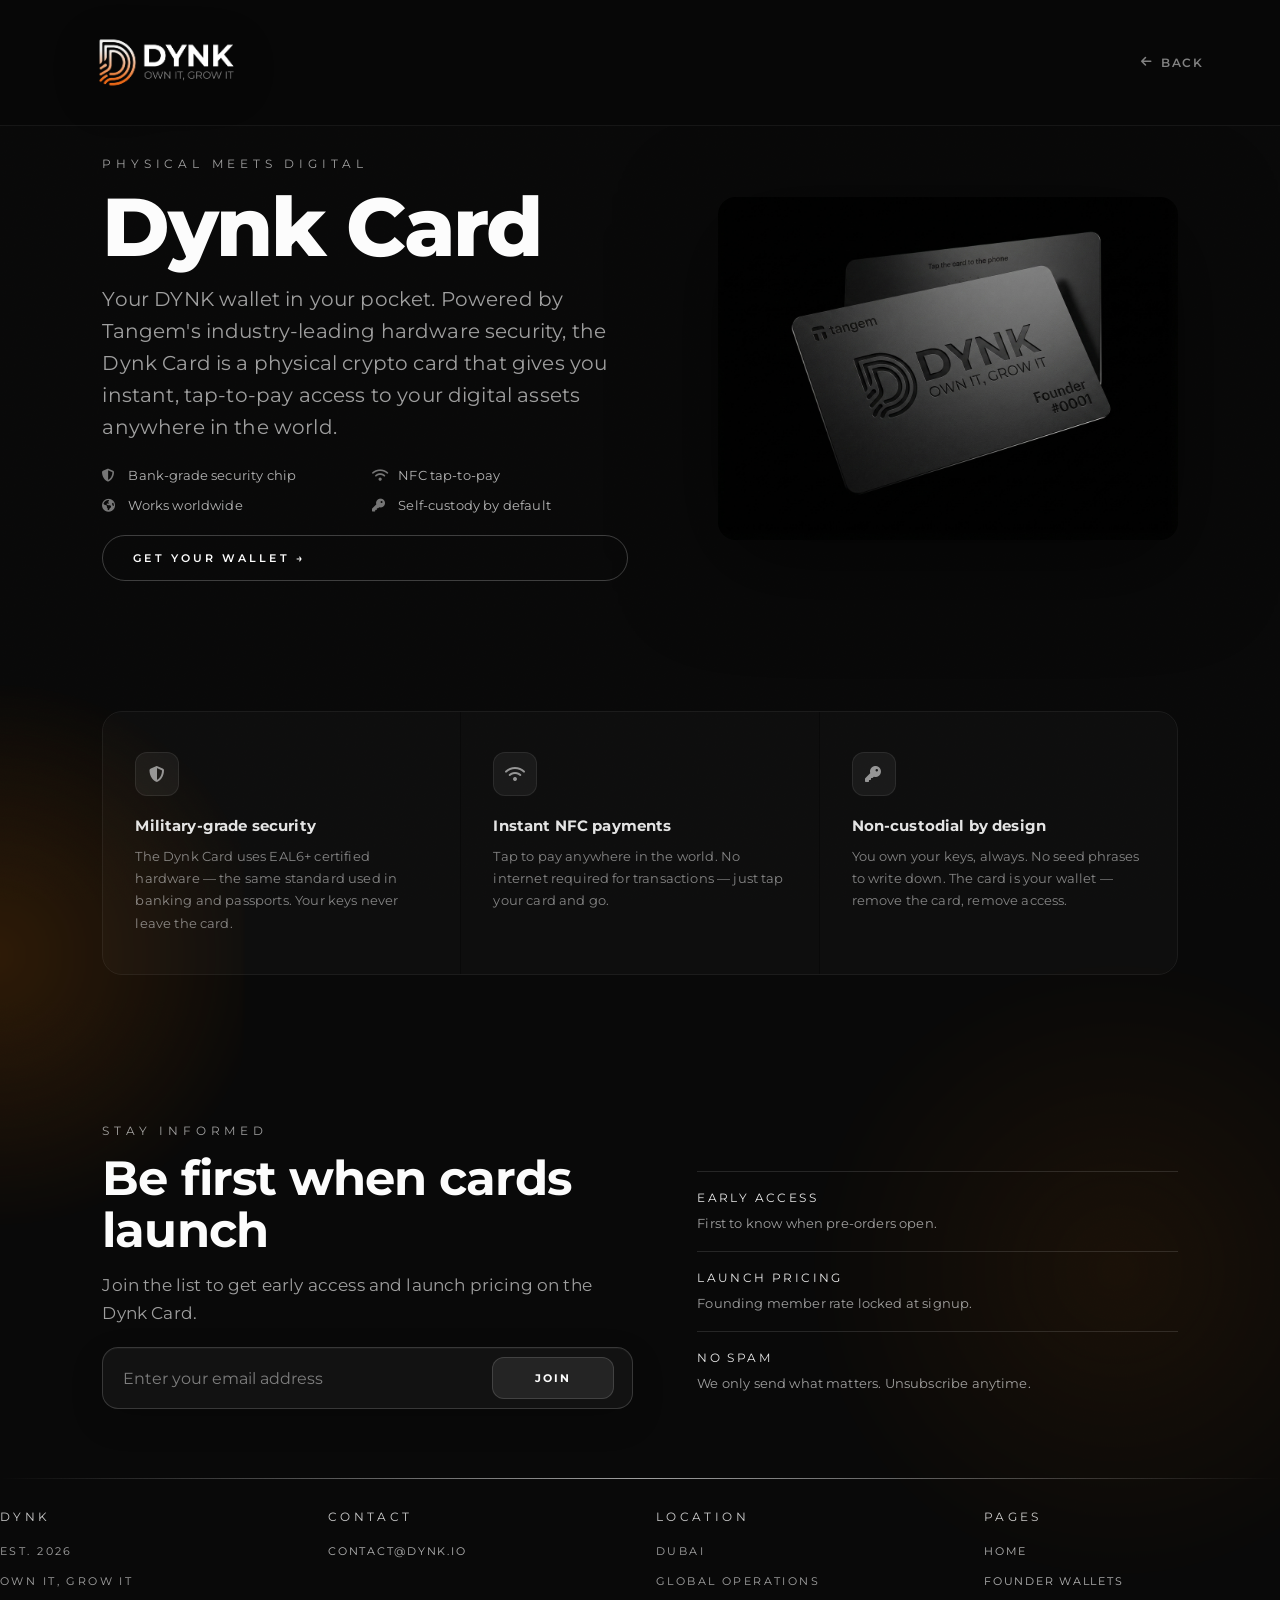
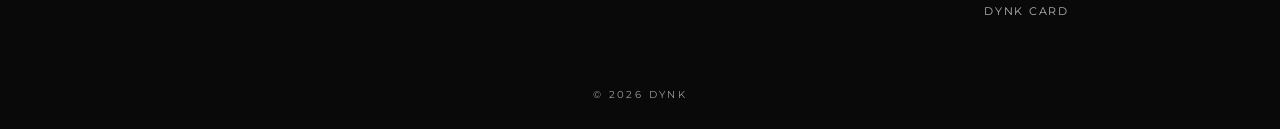
==== commit d7074a8b: "Refresh site and publish only active files" ====
--- a/dynk-card.html
+++ b/dynk-card.html
@@ -4,15 +4,73 @@
     <meta charset="UTF-8" />
     <meta name="viewport" content="width=device-width, initial-scale=1.0" />
     <meta name="format-detection" content="telephone=no" />
-    <title>Dynk Card — DYNK</title>
+    <title>Dynk Card — Physical Crypto Card with NFC Tap-to-Pay | DYNK</title>
+    <meta name="description" content="The Dynk Card is a physical crypto card powered by EAL6+ hardware security. Tap-to-pay anywhere in the world, self-custody by default, backed by your DYNK Solana wallet." />
+
+    <!-- Canonical -->
+    <link rel="canonical" href="https://dynk.io/dynk-card.html" />
+
+    <!-- Open Graph -->
+    <meta property="og:type" content="website" />
+    <meta property="og:url" content="https://dynk.io/dynk-card.html" />
+    <meta property="og:title" content="Dynk Card — Physical Crypto Card with NFC Tap-to-Pay | DYNK" />
+    <meta property="og:description" content="The Dynk Card is a physical crypto card powered by EAL6+ hardware security. Tap-to-pay anywhere in the world, self-custody by default, backed by your DYNK Solana wallet." />
+    <meta property="og:image" content="https://dynk.io/media/images/card.png" />
+    <meta property="og:site_name" content="DYNK" />
+    <meta property="og:locale" content="en_US" />
+
+    <!-- Twitter Card -->
+    <meta name="twitter:card" content="summary_large_image" />
+    <meta name="twitter:title" content="Dynk Card — Physical Crypto Card with NFC Tap-to-Pay | DYNK" />
+    <meta name="twitter:description" content="The Dynk Card is a physical crypto card powered by EAL6+ hardware security. Tap-to-pay anywhere in the world, self-custody by default, backed by your DYNK Solana wallet." />
+    <meta name="twitter:image" content="https://dynk.io/media/images/card.png" />
+
+    <meta name="robots" content="index, follow" />
+
     <link rel="icon" type="image/png" href="media/images/icon.png" />
     <link rel="preconnect" href="https://fonts.googleapis.com" />
     <link rel="preconnect" href="https://fonts.gstatic.com" crossorigin />
+    <link rel="preload" as="image" href="media/images/card.png" />
     <link rel="stylesheet" href="https://cdnjs.cloudflare.com/ajax/libs/font-awesome/6.5.2/css/all.min.css" />
     <link href="https://fonts.googleapis.com/css2?family=Montserrat:wght@300;400;500;600;700;800&display=swap" rel="stylesheet" />
     <link rel="stylesheet" href="styles/base.css" />
     <link rel="stylesheet" href="styles/layout.css" />
     <link rel="stylesheet" href="styles/components.css" />
+
+    <!-- Structured Data -->
+    <script type="application/ld+json">
+    {
+      "@context": "https://schema.org",
+      "@graph": [
+        {
+          "@type": "WebPage",
+          "url": "https://dynk.io/dynk-card.html",
+          "name": "Dynk Card — Physical Crypto Card with NFC Tap-to-Pay | DYNK",
+          "description": "The Dynk Card is a physical crypto card powered by EAL6+ hardware security. Tap-to-pay anywhere in the world, self-custody by default, backed by your DYNK Solana wallet.",
+          "isPartOf": { "@id": "https://dynk.io" },
+          "breadcrumb": {
+            "@type": "BreadcrumbList",
+            "itemListElement": [
+              { "@type": "ListItem", "position": 1, "name": "Home", "item": "https://dynk.io/" },
+              { "@type": "ListItem", "position": 2, "name": "Dynk Card", "item": "https://dynk.io/dynk-card.html" }
+            ]
+          }
+        },
+        {
+          "@type": "Product",
+          "name": "Dynk Card",
+          "description": "A physical crypto card powered by EAL6+ certified hardware security. NFC tap-to-pay, non-custodial by design, works worldwide, backed by your DYNK Solana wallet.",
+          "brand": { "@type": "Brand", "name": "DYNK" },
+          "image": "https://dynk.io/media/images/card.png",
+          "offers": {
+            "@type": "Offer",
+            "availability": "https://schema.org/PreOrder",
+            "url": "https://dynk.io/dynk-card.html"
+          }
+        }
+      ]
+    }
+    </script>
   </head>
   <body>
 
@@ -26,7 +84,7 @@
           <img class="logo-img" src="media/images/DYNK.png" alt="DYNK logo" />
         </a>
       </div>
-      <nav class="nav">
+      <nav class="nav" aria-label="Main navigation">
         <a href="index.html" style="display:flex;align-items:center;gap:8px;font-size:12px;letter-spacing:0.12em;text-transform:uppercase;font-weight:600;color:rgba(252,252,252,0.5);text-decoration:none;transition:color 0.2s;" onmouseover="this.style.color='rgba(252,252,252,0.9)'" onmouseout="this.style.color='rgba(252,252,252,0.5)'">
           <i class="fas fa-arrow-left" aria-hidden="true"></i> Back
         </a>
@@ -63,7 +121,7 @@
             <a class="cta" href="founder-wallets.html" style="margin-top:8px;">Get Your Wallet →</a>
           </div>
           <div class="dynk-cards-visual">
-            <img src="media/images/card.png" alt="Dynk Card" class="dynk-card-img" />
+            <img src="media/images/card.png" alt="Dynk Card — physical NFC crypto card" class="dynk-card-img" fetchpriority="high" />
           </div>
         </div>
       </section>
@@ -148,12 +206,20 @@
       </div>
       <div class="footer-col">
         <div class="footer-title">Contact</div>
-        <a class="footer-link" href="mailto:contact@dynk.io">contact@dynk.io</a>
+        <address style="font-style:normal">
+          <a class="footer-link" href="mailto:contact@dynk.io">contact@dynk.io</a>
+        </address>
       </div>
       <div class="footer-col">
         <div class="footer-title">Location</div>
         <span>Dubai</span>
         <span>Global Operations</span>
+      </div>
+      <div class="footer-col">
+        <div class="footer-title">Pages</div>
+        <a class="footer-link" href="index.html">Home</a>
+        <a class="footer-link" href="founder-wallets.html">Founder Wallets</a>
+        <a class="footer-link" href="dynk-card.html">Dynk Card</a>
       </div>
     </footer>
     <div class="footer-bottom">© 2026 Dynk</div>
--- a/styles/base.css
+++ b/styles/base.css
@@ -10,7 +10,7 @@
   --ink:        rgba(5, 5, 5, 1);
   --paper:      rgba(252, 252, 252, 1);
   --veil:       rgba(252, 252, 252, 0.08);
-  --mist:       rgba(252, 252, 252, 0.28);
+  --mist:       rgba(252, 252, 252, 0.62);
   --glow:       rgba(252, 252, 252, 0.7);
   --pulse:      rgba(252, 252, 252, 0.45);
   --ember:      rgba(255, 128, 0, 0.18);
--- a/styles/layout.css
+++ b/styles/layout.css
@@ -277,6 +277,48 @@
   margin: 28px 0 16px;
 }
 
+
+/* ── FOUNDER WALLET CTA ──────────────────────────────────────── */
+/* SECTION: FOUNDER WALLET CTA */
+.founder-cta-section {
+  padding: 100px 0 80px;
+  text-align: center;
+  border-top: 1px solid rgba(252, 252, 252, 0.08);
+}
+
+.founder-cta-inner {
+  display: flex;
+  flex-direction: column;
+  align-items: center;
+  gap: 24px;
+  max-width: 640px;
+  margin: 0 auto;
+}
+
+.founder-cta-kicker {
+  font-size: 10px;
+  font-weight: 600;
+  letter-spacing: 0.3em;
+  text-transform: uppercase;
+  color: rgba(252, 252, 252, 0.65);
+}
+
+.founder-cta-heading {
+  font-size: clamp(2rem, 5vw, 3.2rem);
+  font-weight: 700;
+  letter-spacing: -0.02em;
+  line-height: 1.15;
+  color: var(--paper);
+  margin: 0;
+}
+
+.founder-cta-body {
+  font-size: 15px;
+  line-height: 1.7;
+  color: rgba(252, 252, 252, 0.75);
+  max-width: 480px;
+  margin: 0;
+}
 
 /* ── FOOTER ──────────────────────────────────────────────────── */
 /* SECTION: FOOTER */
--- a/styles/components.css
+++ b/styles/components.css
@@ -39,7 +39,7 @@
   font-size: 11px;
   letter-spacing: 0.58em;
   text-transform: uppercase;
-  color: rgba(252, 252, 252, 0.3);
+  color: rgba(252, 252, 252, 0.6);
   margin-bottom: 18px;
   opacity: 0;
   animation: introFadeUp 0.6s ease 0.25s both;
@@ -60,7 +60,7 @@
   font-size: 11px;
   letter-spacing: 0.46em;
   text-transform: uppercase;
-  color: rgba(252, 252, 252, 0.28);
+  color: rgba(252, 252, 252, 0.6);
   margin-bottom: 44px;
   opacity: 0;
   animation: introFadeUp 0.5s ease 1.05s both;
@@ -171,7 +171,7 @@
   font-size: 10px;
   text-transform: uppercase;
   letter-spacing: 0.2em;
-  color: rgba(252, 252, 252, 0.45);
+  color: rgba(252, 252, 252, 0.7);
 }
 
 
@@ -345,7 +345,7 @@
 }
 
 .nft-chevron {
-  color: rgba(252, 252, 252, 0.35);
+  color: rgba(252, 252, 252, 0.6);
   font-size: 12px;
   transition: transform 0.3s ease, color 0.25s;
   flex-shrink: 0;
@@ -676,7 +676,7 @@
   letter-spacing: 0.22em;
   text-transform: uppercase;
   font-weight: 600;
-  color: rgba(252, 252, 252, 0.45);
+  color: rgba(252, 252, 252, 0.7);
   transition: color 0.5s ease;
 }
 
@@ -684,7 +684,7 @@
   font-size: 11px;
   letter-spacing: 0.2em;
   text-transform: uppercase;
-  color: rgba(252, 252, 252, 0.3);
+  color: rgba(252, 252, 252, 0.6);
   transition: color 0.5s ease;
   flex-shrink: 0;
 }
@@ -1105,7 +1105,7 @@
   position: absolute;
   bottom: 18px;
   right: 18px;
-  color: rgba(252, 252, 252, 0.4);
+  color: rgba(252, 252, 252, 0.65);
   font-size: 18px;
   transform: rotate(90deg);
 }
@@ -1890,7 +1890,7 @@
   font-size: 11px;
   letter-spacing: 0.18em;
   text-transform: uppercase;
-  color: rgba(252, 252, 252, 0.45);
+  color: rgba(252, 252, 252, 0.7);
 }
 
 .founder-teaser-badge {
@@ -2263,7 +2263,7 @@
   }
 
   .scroll-card-tag {
-    color: rgba(252, 252, 252, 0.5);
+    color: rgba(252, 252, 252, 0.65);
   }
 
   .scroll-card .scroll-card-body,
@@ -2431,7 +2431,7 @@
   }
 
   .scroll-card-tag {
-    color: rgba(252, 252, 252, 0.5);
+    color: rgba(252, 252, 252, 0.65);
   }
 
   .agent-section {
